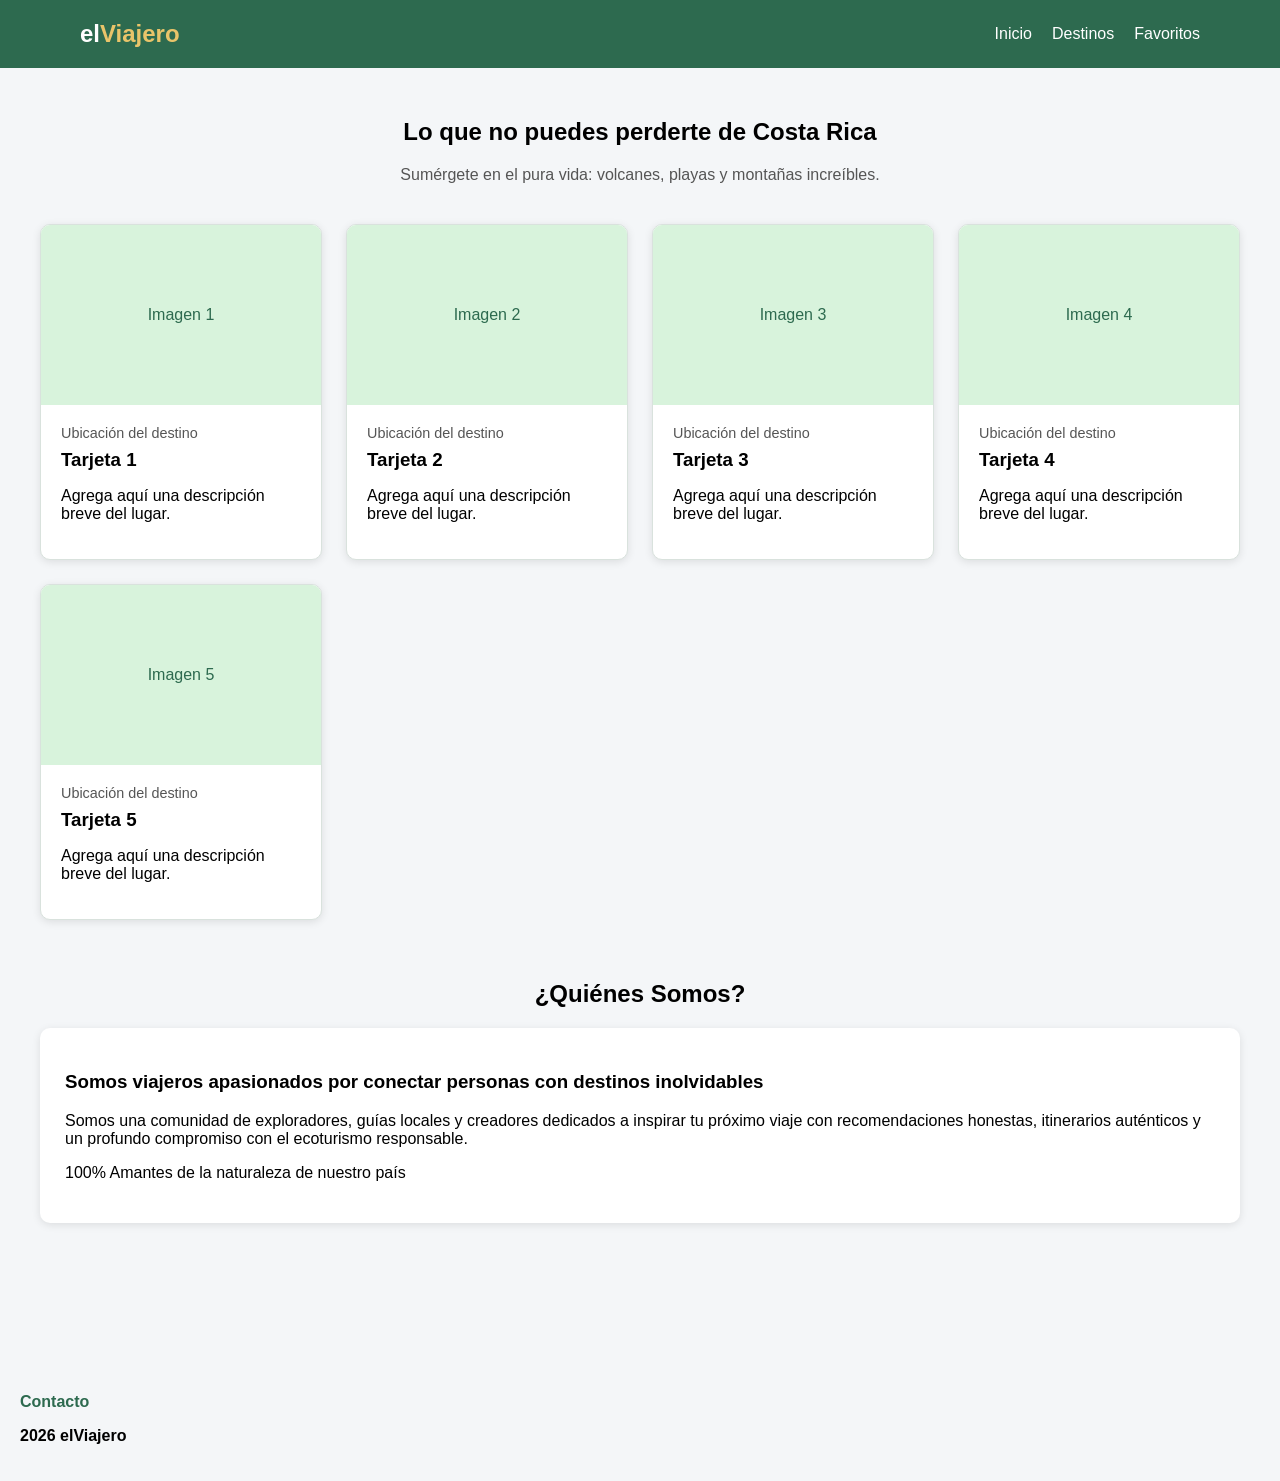
==== index.html @ 4edf677d "feat: agregar estructura de tarjetas y mejorar estilos de interfaz" ====
<!DOCTYPE html>
<html lang="es">

<head>
    <meta charset="utf-8" />
    <meta name="viewport" content="width=device-width, initial-scale=1.0" />
    <title>elViajero | Descubre Costa Rica</title>
    <link rel="stylesheet" href="css/styles.css">
</head>

<body>
    <div>
        <header data-purpose="site-header">
            <a class="site-logo" href="#" aria-label="elViajero, inicio">
                el<span>Viajero</span>
            </a>
            <nav aria-label="Navegación principal" data-purpose="header-navigation">
                <a href="inicio">Inicio</a>
                <a href="destinos">Destinos</a>
                <a href="favoritos">Favoritos</a>
            </nav>
        </header>

        <main>
            <section aria-labelledby="section-title" data-purpose="costa-rica-features" id="destinos">
                <div class="section-heading">
                    <h2 id="section-title">Lo que no puedes perderte de Costa Rica</h2>
                    <p>
                        Sumérgete en el pura vida: volcanes, playas y montañas increíbles.
                    </p>
                </div>
                <div class="tarjetaAll">
                    <article class="tarjeta1">
                        <div class="destination-card__image destination-card__image--1" aria-label="Espacio para la imagen 1">
                            Imagen 1
                        </div>
                        <div class="destination-card__content">
                            <p class="destination-card__location">Ubicación del destino</p>
                            <h3>Tarjeta 1</h3>
                            <p>Agrega aquí una descripción breve del lugar.</p>
                        </div>
                    </article>
                    <article class="tarjeta2">
                        <div class="destination-card__image destination-card__image--2" aria-label="Espacio para la imagen 2">
                            Imagen 2
                        </div>
                        <div class="destination-card__content">
                            <p class="destination-card__location">Ubicación del destino</p>
                            <h3>Tarjeta 2</h3>
                            <p>Agrega aquí una descripción breve del lugar.</p>
                        </div>
                    </article>
                    <article class="tarjeta3">
                        <div class="destination-card__image destination-card__image--3" aria-label="Espacio para la imagen 3">
                            Imagen 3
                        </div>
                        <div class="destination-card__content">
                            <p class="destination-card__location">Ubicación del destino</p>
                            <h3>Tarjeta 3</h3>
                            <p>Agrega aquí una descripción breve del lugar.</p>
                        </div>
                    </article>
                    <article class="tarjeta4">
                        <div class="destination-card__image destination-card__image--4" aria-label="Espacio para la imagen 4">
                            Imagen 4
                        </div>
                        <div class="destination-card__content">
                            <p class="destination-card__location">Ubicación del destino</p>
                            <h3>Tarjeta 4</h3>
                            <p>Agrega aquí una descripción breve del lugar.</p>
                        </div>
                    </article>
                    <article class="tarjeta5">
                        <div class="destination-card__image destination-card__image--5" aria-label="Espacio para la imagen 5">
                            Imagen 5
                        </div>
                        <div class="destination-card__content">
                            <p class="destination-card__location">Ubicación del destino</p>
                            <h3>Tarjeta 5</h3>
                            <p>Agrega aquí una descripción breve del lugar.</p>
                        </div>
                    </article>
                </div>

            </section>

            <section aria-labelledby="about-title" data-purpose="about-us-section" id="quienes-somos">
                <div class="about-heading">
                    <h2 id="about-title">¿Quiénes Somos?</h2>
                    <div aria-hidden="true"></div>
                </div>
                <div class="about-card" data-purpose="about-card">
                    <div>
                        <h3>Somos viajeros apasionados por conectar personas con destinos inolvidables</h3>
                        <p>
                            Somos una comunidad de exploradores, guías locales y creadores dedicados a inspirar tu
                            próximo viaje con recomendaciones honestas, itinerarios auténticos y un profundo compromiso
                            con el ecoturismo responsable.
                        </p>
                        <div class="about-highlight">
                            <p>100% Amantes de  la naturaleza de nuestro país</p>
                        </div>
                    </div>
                </div>
            </section>
        </main>

        <footer data-purpose="site-footer">
            <div>
                <a href="#">Contacto</a>
            </div>
            <p><strong>2026 elViajero</strong></p>
        </footer>
    </div>
</body>
</html>
---- css/styles.css ----
body {
    font-family: Arial, sans-serif;
    background-color:#f4f6f8;
    margin: 0;

    min-height: 100vh;
}

body > div {
    min-height: 100vh;
    display: flex;
    flex-direction: column;
}

header {
    background-color:#2D6A4F;
    color:azure;

    display:flex;
    justify-content: space-between;
    align-items:center;

    padding: 20px 80px;
}

main {
    max-width: 1200px;
    margin: 30px auto;
    padding: 0 20px;

    flex: 1;
}

div > h2 {
    text-align: center;
}

footer {
    padding: 20px;
    padding-top: 80px;
    text-align: left;
}

footer a {
    color: #2D6A4F;
    text-decoration: none;
    font-weight: bold;
}

.site-logo {
    color: #FFFFFF;
    text-decoration: none;
    font-size: 1.5rem;
    font-weight: bold;
}

.site-logo span {
    color: #E9C46A;
}


nav {
    display: flex;
    gap:20px;
}

nav a {
    color: #FFFFFF;
    text-decoration: none;
}

nav a:hover {
    color: #E9C46A;
}


.about-card {
    background:#FFFFFF;
    padding:25px;
    border-radius: 10px;
    box-shadow: 0 2px 8px rgba(0,0,0,.1);
}

.about-card {
    transition: background-color 0.3s ease;
}

.about-card:hover {
    background-color: #D8F3DC;
}

.section-heading {
    text-align: center;
    margin-bottom: 40px; 
}

.section-heading p {
    color: #555;
}

/*tarjetas*/
.tarjetaAll {
    display: grid;
    grid-template-columns: repeat(auto-fit, minmax(240px, 1fr));
    gap: 24px;
}

.tarjetaAll > article {
    overflow: hidden;
    background: #FFFFFF;
    border: 1px solid #d9e2dd;
    border-radius: 10px;
    box-shadow: 0 2px 8px rgba(0, 0, 0, .1);
}

.destination-card__image {
    min-height: 180px;
    display: flex;
    align-items: center;
    justify-content: center;
    background: #D8F3DC;
    color: #2D6A4F;
}

.destination-card__content {
    padding: 20px;
}

.destination-card__content h3 {
    margin: 8px 0;
}

.destination-card__location {
    margin: 0;
    color: #555;
    font-size: .9rem;
}

section {
    margin-bottom: 60px;
}

.tarjetAll > article {
    transition: transform 0.3s ease;
}

.tarjetAll > article:hover {
    transform: scale(1.05);
}

@media (max-width: 600px) {
    header {
        padding: 20px;
    }
}
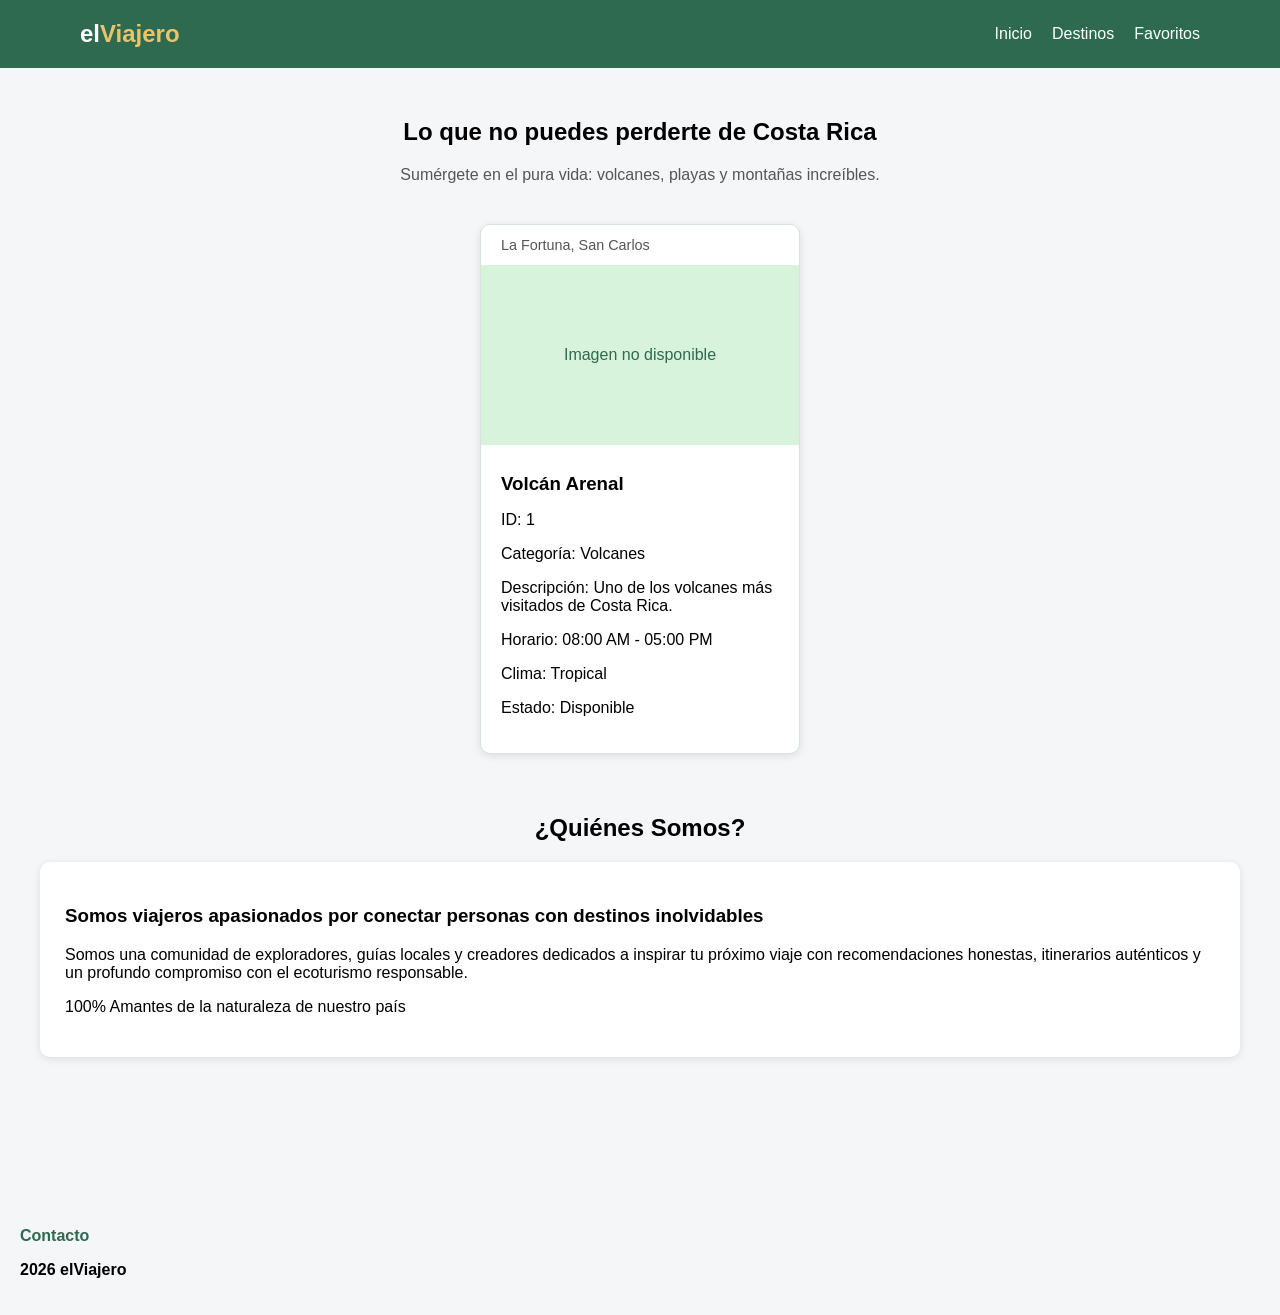
==== commit 385a5880: "feat:  agregar archivos JSON e implementar carga de datos" ====
--- a/index.html
+++ b/index.html
@@ -6,6 +6,7 @@
     <meta name="viewport" content="width=device-width, initial-scale=1.0" />
     <title>elViajero | Descubre Costa Rica</title>
     <link rel="stylesheet" href="css/styles.css">
+    <script src="js/script.js" defer></script>
 </head>
 
 <body>
@@ -29,57 +30,8 @@
                         Sumérgete en el pura vida: volcanes, playas y montañas increíbles.
                     </p>
                 </div>
-                <div class="tarjetaAll">
-                    <article class="tarjeta1">
-                        <div class="destination-card__image destination-card__image--1" aria-label="Espacio para la imagen 1">
-                            Imagen 1
-                        </div>
-                        <div class="destination-card__content">
-                            <p class="destination-card__location">Ubicación del destino</p>
-                            <h3>Tarjeta 1</h3>
-                            <p>Agrega aquí una descripción breve del lugar.</p>
-                        </div>
-                    </article>
-                    <article class="tarjeta2">
-                        <div class="destination-card__image destination-card__image--2" aria-label="Espacio para la imagen 2">
-                            Imagen 2
-                        </div>
-                        <div class="destination-card__content">
-                            <p class="destination-card__location">Ubicación del destino</p>
-                            <h3>Tarjeta 2</h3>
-                            <p>Agrega aquí una descripción breve del lugar.</p>
-                        </div>
-                    </article>
-                    <article class="tarjeta3">
-                        <div class="destination-card__image destination-card__image--3" aria-label="Espacio para la imagen 3">
-                            Imagen 3
-                        </div>
-                        <div class="destination-card__content">
-                            <p class="destination-card__location">Ubicación del destino</p>
-                            <h3>Tarjeta 3</h3>
-                            <p>Agrega aquí una descripción breve del lugar.</p>
-                        </div>
-                    </article>
-                    <article class="tarjeta4">
-                        <div class="destination-card__image destination-card__image--4" aria-label="Espacio para la imagen 4">
-                            Imagen 4
-                        </div>
-                        <div class="destination-card__content">
-                            <p class="destination-card__location">Ubicación del destino</p>
-                            <h3>Tarjeta 4</h3>
-                            <p>Agrega aquí una descripción breve del lugar.</p>
-                        </div>
-                    </article>
-                    <article class="tarjeta5">
-                        <div class="destination-card__image destination-card__image--5" aria-label="Espacio para la imagen 5">
-                            Imagen 5
-                        </div>
-                        <div class="destination-card__content">
-                            <p class="destination-card__location">Ubicación del destino</p>
-                            <h3>Tarjeta 5</h3>
-                            <p>Agrega aquí una descripción breve del lugar.</p>
-                        </div>
-                    </article>
+                <div class="tarjetaAll" aria-live="polite" aria-busy="true">
+                    <p>Cargando destinos...</p>
                 </div>
 
             </section>
--- a/css/styles.css
+++ b/css/styles.css
@@ -101,7 +101,8 @@
 /*tarjetas*/
 .tarjetaAll {
     display: grid;
-    grid-template-columns: repeat(auto-fit, minmax(240px, 1fr));
+    grid-template-columns: repeat(auto-fit, minmax(240px, 320px));
+    justify-content: center;
     gap: 24px;
 }
 
@@ -132,6 +133,7 @@
 
 .destination-card__location {
     margin: 0;
+    padding: 12px 20px;
     color: #555;
     font-size: .9rem;
 }
@@ -140,16 +142,23 @@
     margin-bottom: 60px;
 }
 
-.tarjetAll > article {
+.tarjetaAll > article {
     transition: transform 0.3s ease;
 }
 
-.tarjetAll > article:hover {
+.tarjetaAll > article:hover {
     transform: scale(1.05);
+}
+
+.destination-card__image img {
+    width: 100%;
+    height: 180px;
+    object-fit: cover;
 }
 
 @media (max-width: 600px) {
     header {
         padding: 20px;
     }
-}+}
+
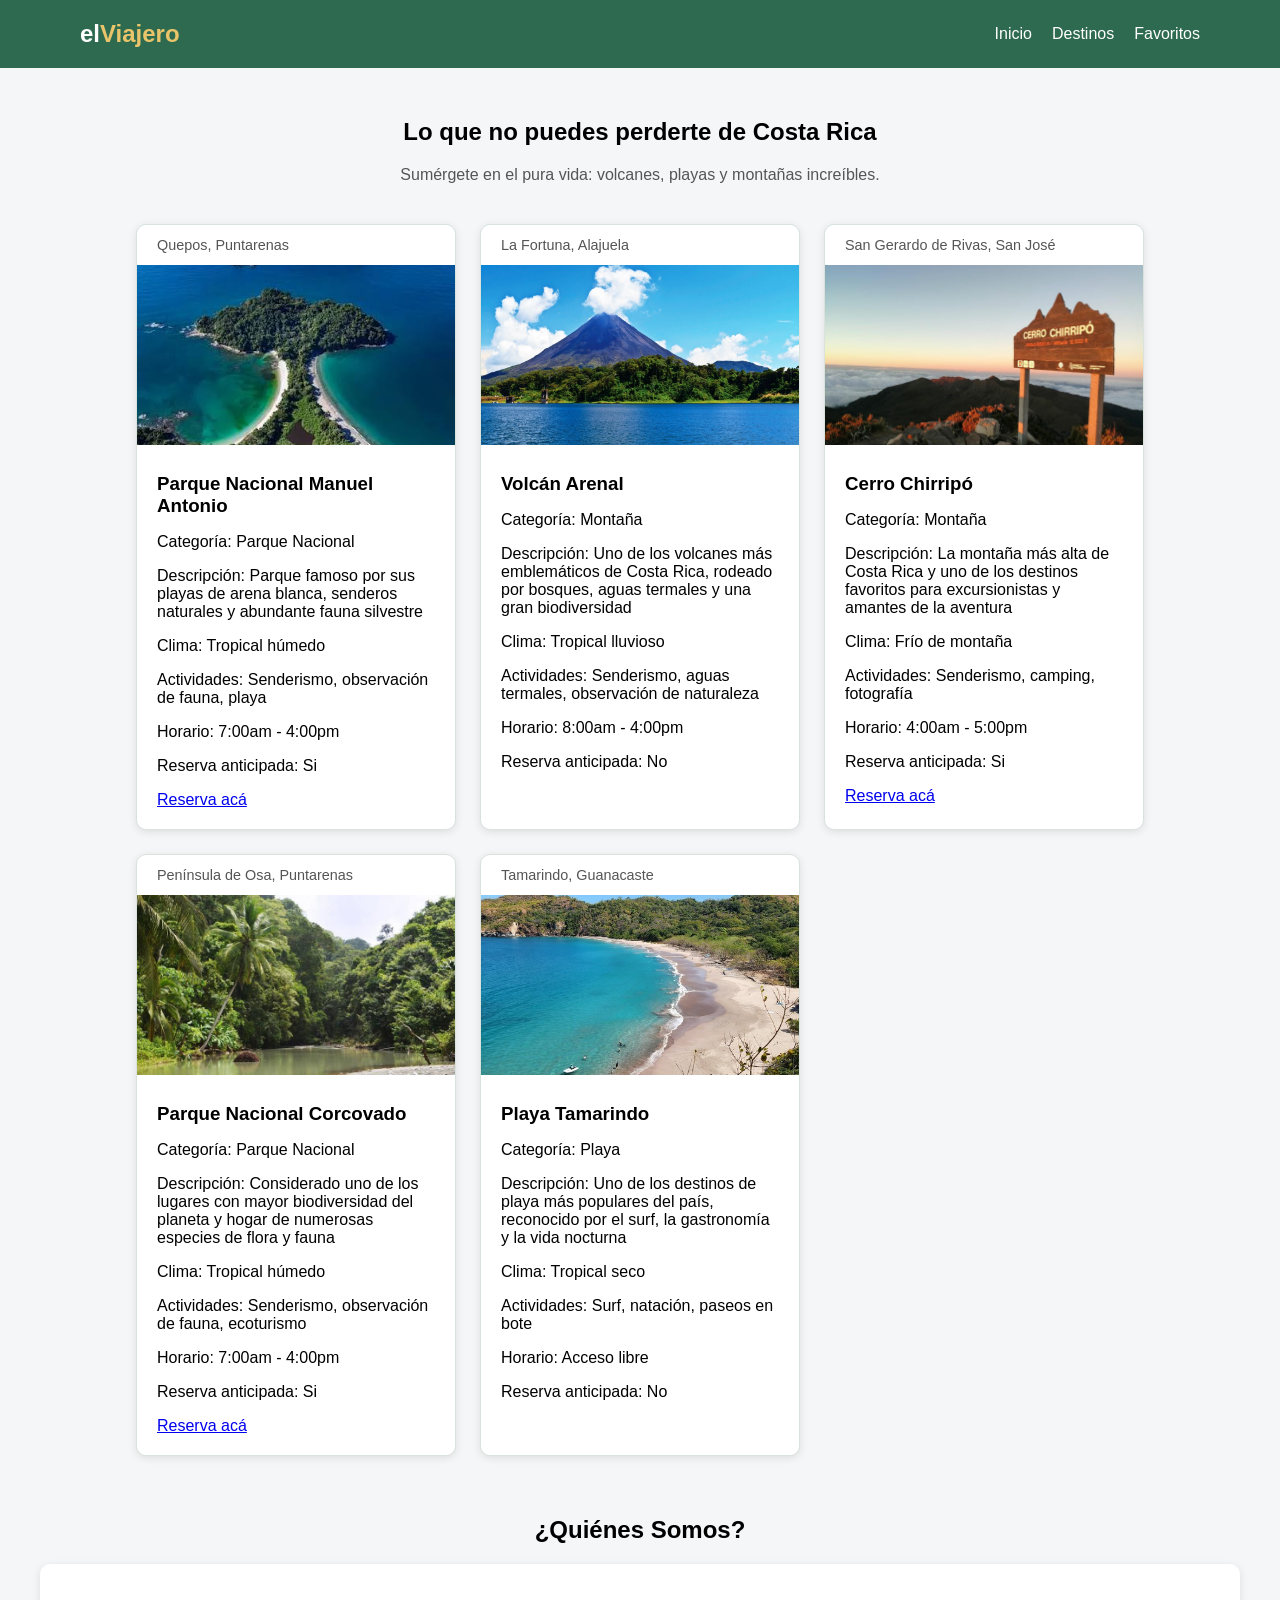
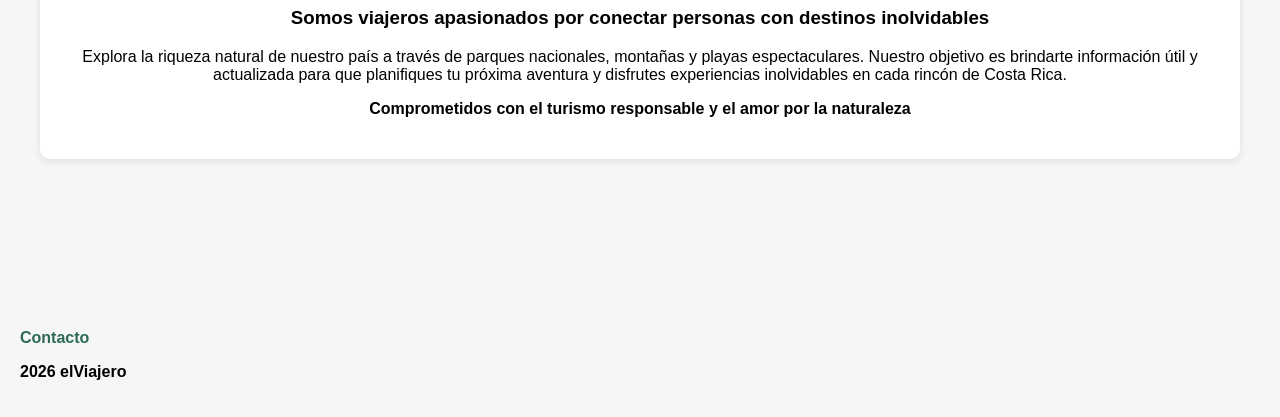
==== commit cace1c6f: "feat: agregar datos del archivo JSON y actualizar estilo" ====
--- a/index.html
+++ b/index.html
@@ -45,12 +45,12 @@
                     <div>
                         <h3>Somos viajeros apasionados por conectar personas con destinos inolvidables</h3>
                         <p>
-                            Somos una comunidad de exploradores, guías locales y creadores dedicados a inspirar tu
-                            próximo viaje con recomendaciones honestas, itinerarios auténticos y un profundo compromiso
-                            con el ecoturismo responsable.
+                            Explora la riqueza natural de nuestro país a través de parques nacionales, montañas y playas espectaculares. 
+                            Nuestro objetivo es brindarte información útil y actualizada para que planifiques tu próxima aventura y disfrutes 
+                            experiencias inolvidables en cada rincón de Costa Rica.
                         </p>
                         <div class="about-highlight">
-                            <p>100% Amantes de  la naturaleza de nuestro país</p>
+                            <p><strong>Comprometidos con el turismo responsable y el amor por la naturaleza</strong></p>
                         </div>
                     </div>
                 </div>
--- a/css/styles.css
+++ b/css/styles.css
@@ -79,9 +79,7 @@
     padding:25px;
     border-radius: 10px;
     box-shadow: 0 2px 8px rgba(0,0,0,.1);
-}
-
-.about-card {
+    text-align: center;
     transition: background-color 0.3s ease;
 }
 
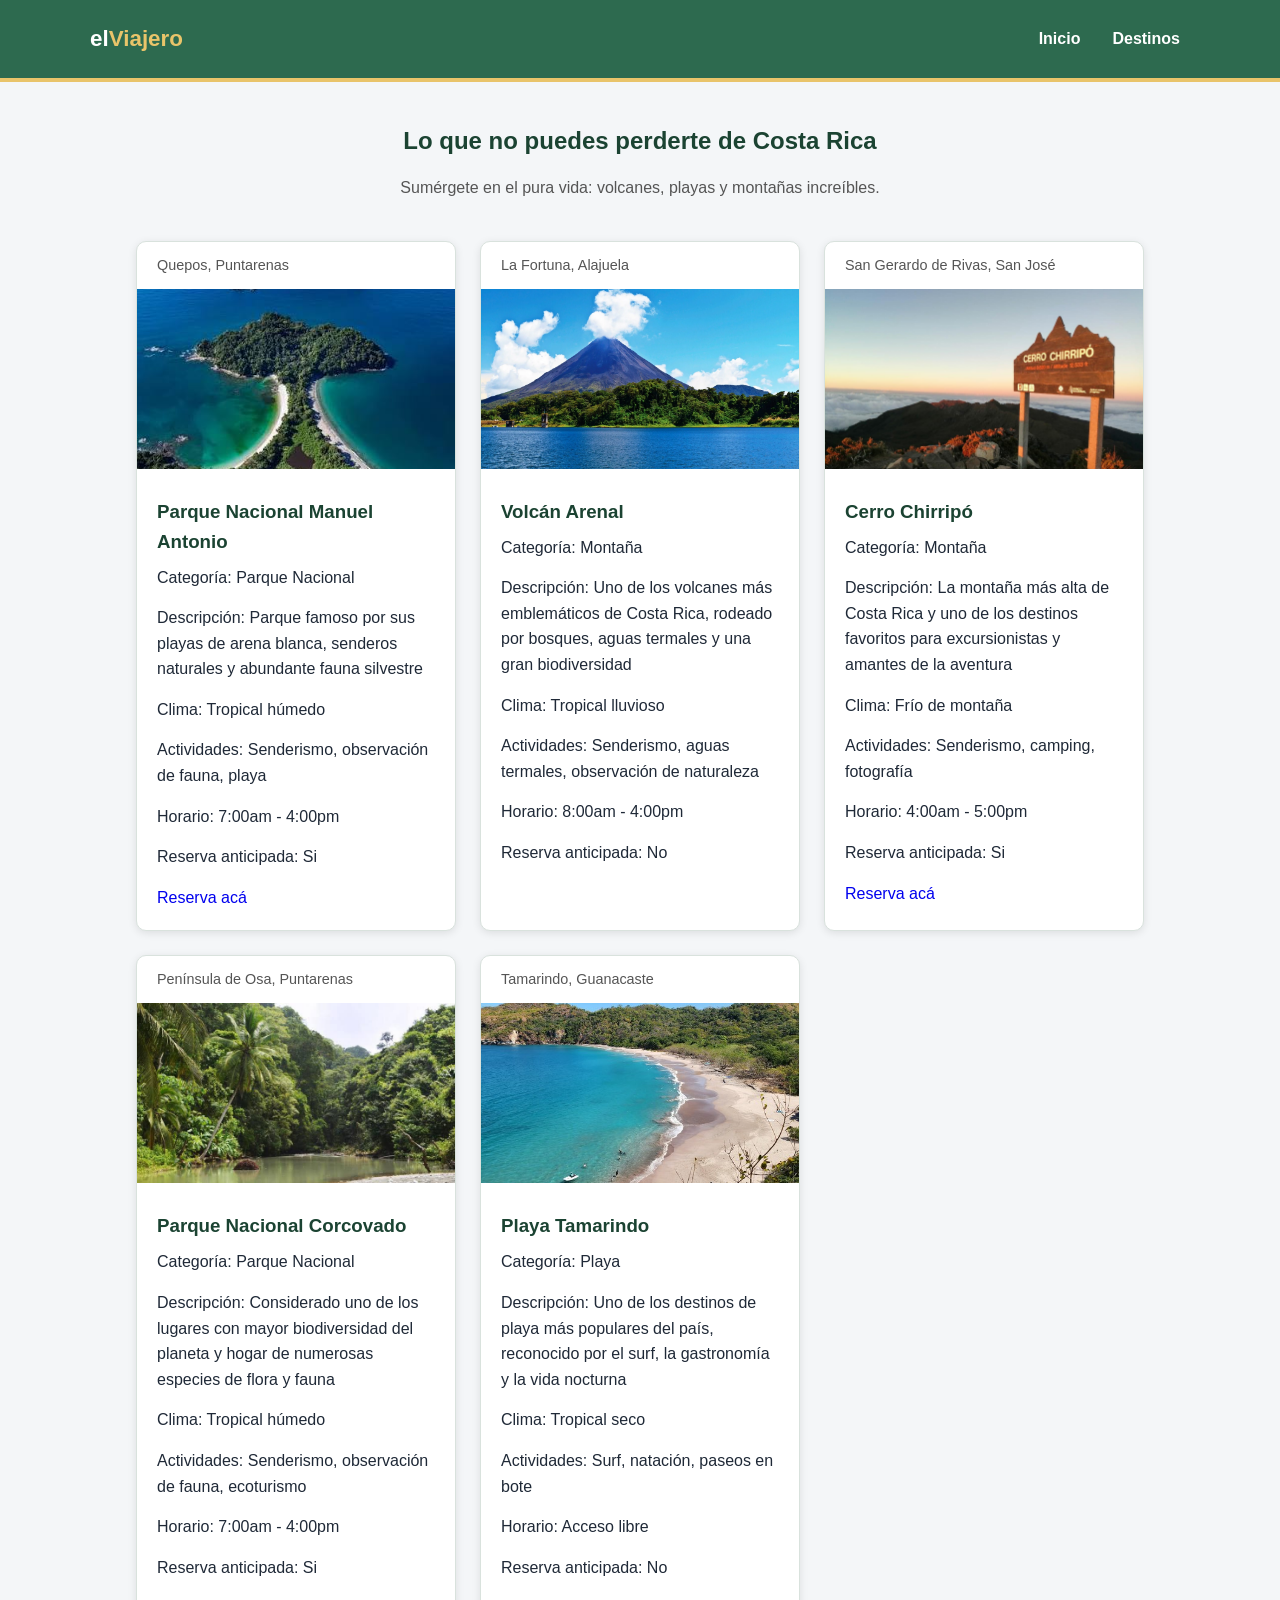
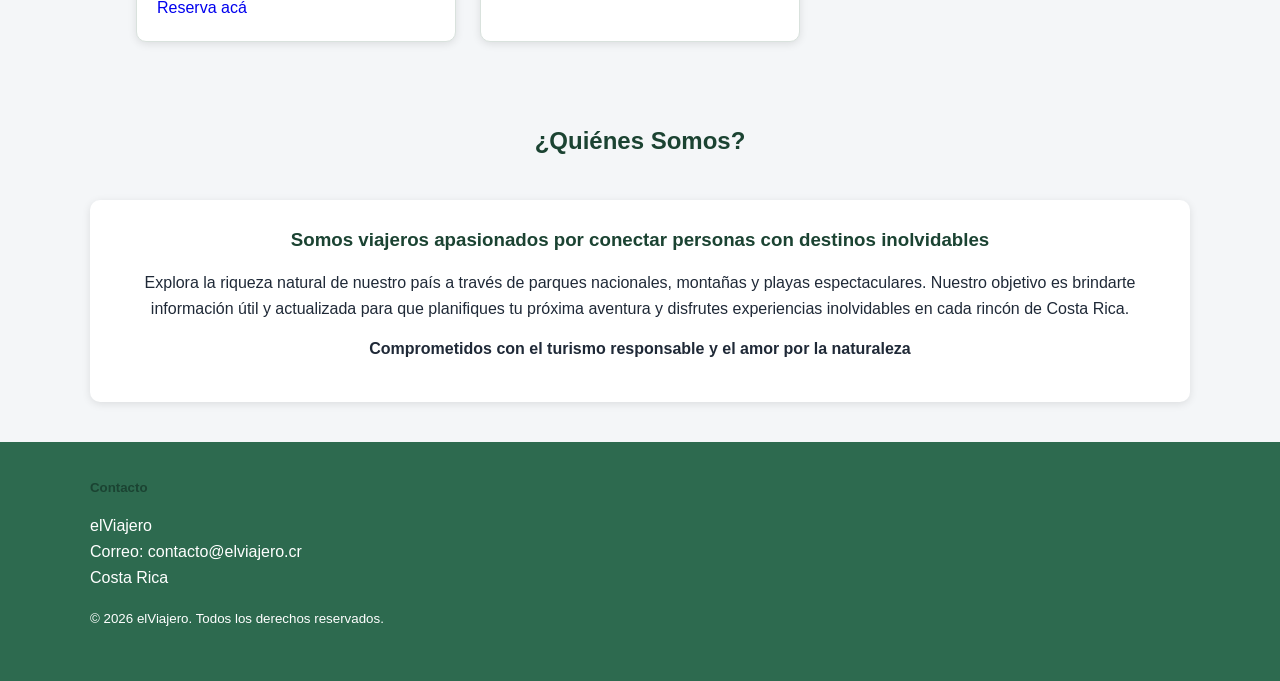
==== commit 42fd5195: "refactor: reorganizar estructura de proyecto" ====
--- a/index.html
+++ b/index.html
@@ -2,67 +2,90 @@
 <html lang="es">
 
 <head>
-    <meta charset="utf-8" />
-    <meta name="viewport" content="width=device-width, initial-scale=1.0" />
-    <title>elViajero | Descubre Costa Rica</title>
-    <link rel="stylesheet" href="css/styles.css">
-    <script src="js/script.js" defer></script>
+    <meta charset="UTF-8">
+    <meta name="viewport" content="width=device-width, initial-scale=1.0">
+    <meta name="description" 
+    content="elViajero es una plataforma web para descubrir destinos y experiencias de viaje en Costa Rica.">
+
+    <meta name="keywords" content="viajes, Costa Rica, destinos, parques nacionales, playas, montañas, turismo">
+    <meta name="author" content="elViajero">
+    <link rel="stylesheet" href="css/style.css">
+    <title>elViajero | Inicio</title>
 </head>
 
 <body>
-    <div>
-        <header data-purpose="site-header">
-            <a class="site-logo" href="#" aria-label="elViajero, inicio">
-                el<span>Viajero</span>
-            </a>
-            <nav aria-label="Navegación principal" data-purpose="header-navigation">
-                <a href="inicio">Inicio</a>
-                <a href="destinos">Destinos</a>
-                <a href="favoritos">Favoritos</a>
+    <!-- Encabezado del sitio -->
+    <header class="site-header">
+        <div class="container header-content">
+            <p class="logo"><strong>el<span>Viajero</span></strong></p>
+
+            <nav class="main-nav" aria-label="Navegación principal">
+                <ul>
+                    <li><a href="index.html">Inicio</a></li>
+                    <li><a href="destinos">Destinos</a></li>
+                </ul>
             </nav>
-        </header>
+        </div>
+    </header>
 
-        <main>
-            <section aria-labelledby="section-title" data-purpose="costa-rica-features" id="destinos">
+    <!-- Contenido principal -->
+    <main>
+        <!-- Sección de destinos cargados desde JSON -->
+        <section id="destinos" aria-labelledby="section-title">
+            <div class="container">
                 <div class="section-heading">
-                    <h2 id="section-title">Lo que no puedes perderte de Costa Rica</h2>
+                    <h1 id="section-title">Lo que no puedes perderte de Costa Rica</h1>
                     <p>
                         Sumérgete en el pura vida: volcanes, playas y montañas increíbles.
                     </p>
                 </div>
-                <div class="tarjetaAll" aria-live="polite" aria-busy="true">
+
+                <div class="events-grid" aria-live="polite" aria-busy="true">
                     <p>Cargando destinos...</p>
                 </div>
+            </div>
+        </section>
 
-            </section>
+        <!-- Información general de la plataforma -->
+        <section id="quienes-somos" aria-labelledby="about-title">
+            <div class="container">
+                <div class="section-heading">
+                    <h2 id="about-title">¿Quiénes Somos?</h2>
+                </div>
 
-            <section aria-labelledby="about-title" data-purpose="about-us-section" id="quienes-somos">
-                <div class="about-heading">
-                    <h2 id="about-title">¿Quiénes Somos?</h2>
-                    <div aria-hidden="true"></div>
+                <div class="about-card">
+                    <h3>Somos viajeros apasionados por conectar personas con destinos inolvidables</h3>
+                    <p>
+                        Explora la riqueza natural de nuestro país a través de parques nacionales, montañas
+                        y playas espectaculares. Nuestro objetivo es brindarte información útil y actualizada
+                        para que planifiques tu próxima aventura y disfrutes experiencias inolvidables en cada
+                        rincón de Costa Rica.
+                    </p>
+                    <p>
+                        <strong>Comprometidos con el turismo responsable y el amor por la naturaleza</strong>
+                    </p>
                 </div>
-                <div class="about-card" data-purpose="about-card">
-                    <div>
-                        <h3>Somos viajeros apasionados por conectar personas con destinos inolvidables</h3>
-                        <p>
-                            Explora la riqueza natural de nuestro país a través de parques nacionales, montañas y playas espectaculares. 
-                            Nuestro objetivo es brindarte información útil y actualizada para que planifiques tu próxima aventura y disfrutes 
-                            experiencias inolvidables en cada rincón de Costa Rica.
-                        </p>
-                        <div class="about-highlight">
-                            <p><strong>Comprometidos con el turismo responsable y el amor por la naturaleza</strong></p>
-                        </div>
-                    </div>
-                </div>
-            </section>
-        </main>
+            </div>
+        </section>
+    </main>
 
-        <footer data-purpose="site-footer">
-            <div>
-                <a href="#">Contacto</a>
-            </div>
-            <p><strong>2026 elViajero</strong></p>
-        </footer>
-    </div>
+    <!-- Pie de página -->
+    <footer id="contacto">
+        <div class="container">
+            <h5>Contacto</h5>
+            <address>
+                elViajero<br>
+                Correo: contacto@elviajero.cr<br>
+                Costa Rica
+            </address>
+            <p>
+                <small>&copy; 2026 elViajero. Todos los derechos reservados.</small>
+            </p>
+        </div>
+    </footer>
+
+    <!-- Script al final del body: la página ya está creada al 100% -->
+    <script src="js/script.js"></script>
 </body>
-</html>+
+</html>
--- a/css/style.css
+++ b/css/style.css
@@ -0,0 +1,322 @@
+/* =========================
+1. CSS BASE
+Reglas generales del sitio
+========================= */
+
+/* Elimina márgenes y espacios automáticos del navegador */
+* {
+    margin: 0;
+    padding: 0;
+
+    /* Hace que padding y border no aumenten el tamaño real */
+    box-sizing: border-box;
+}
+
+/* Configuración general del documento */
+html {
+
+    /* Tamaño base para usar rem */
+    font-size: 16px;
+
+    /* Hace suave el desplazamiento entre anclas */
+    scroll-behavior: smooth;
+}
+
+/* Estilo general del sitio */
+body {
+    font-family: Arial, Helvetica, sans-serif;
+    background-color: #f4f6f8;
+    color: #1f2937;
+
+    /* Mejora separación entre líneas */
+    line-height: 1.6;
+
+    /* Permite que el footer quede al final en páginas cortas */
+    min-height: 100vh;
+    display: flex;
+    flex-direction: column;
+}
+
+/* Hace multimedia adaptable al ancho del contenedor */
+img,
+video,
+iframe {
+    max-width: 100%;
+}
+
+/* Evita deformación y espacios extra debajo de imágenes */
+img {
+    height: auto;
+    display: block;
+}
+
+/* Quita subrayado predeterminado */
+a {
+    text-decoration: none;
+}
+
+/* =========================
+UTILIDADES GENERALES
+========================= */
+
+/* Contenedor reutilizable para centrar contenido */
+.container {
+    width: 90%;
+
+    /* Limita el ancho máximo en pantallas grandes */
+    max-width: 1100px;
+
+    /* Centra horizontalmente */
+    margin: 0 auto;
+}
+
+/* Espaciado vertical general */
+section {
+    padding: 40px 0;
+}
+
+/* Estilo base para títulos */
+h1,
+h2,
+h3,
+h4,
+h5,
+h6 {
+    color: #1b4332;
+    margin-bottom: 15px;
+}
+
+/* Separación entre párrafos */
+p {
+    margin-bottom: 15px;
+}
+
+/* =========================
+HEADER
+========================= */
+
+.site-header {
+    background-color: #2d6a4f;
+    color: white;
+    padding: 18px 0;
+    border-bottom: 4px solid #e9c46a;
+}
+
+/*
+flex:
+organiza el logo y el menú en horizontal
+*/
+.header-content {
+    display: flex;
+    align-items: center;
+    justify-content: space-between;
+    gap: 20px;
+}
+
+.logo {
+    font-size: 1.4rem;
+    margin-bottom: 0;
+
+    /* Evita que el logo se divida en dos líneas */
+    white-space: nowrap;
+}
+
+.logo span {
+    color: #e9c46a;
+}
+
+/* =========================
+NAVEGACIÓN
+========================= */
+
+/* Quita viñetas del menú */
+.main-nav ul {
+    list-style: none;
+    display: flex;
+    align-items: center;
+    gap: 12px;
+}
+
+.main-nav a {
+    color: white;
+    font-weight: bold;
+    padding: 8px 10px;
+    border-radius: 6px;
+
+    /* Permite tratar el enlace como bloque pequeño */
+    display: inline-block;
+}
+
+/* Cambio visual al pasar mouse */
+.main-nav a:hover {
+    background-color: #e9c46a;
+    color: #2d6a4f;
+}
+
+/* =========================
+CONTENIDO PRINCIPAL
+========================= */
+
+/* El contenido crece para empujar el footer hacia abajo */
+main {
+    flex: 1;
+}
+
+.section-heading {
+    text-align: center;
+    margin-bottom: 40px;
+}
+
+.section-heading p {
+    color: #555;
+}
+
+/* =========================
+SECCIÓN DESTINOS
+========================= */
+
+/*
+grid:
+organiza las tarjetas y las adapta al ancho disponible
+*/
+.events-grid {
+    display: grid;
+    grid-template-columns: repeat(auto-fit, minmax(240px, 320px));
+    justify-content: center;
+    gap: 24px;
+}
+
+.event-card {
+    background-color: white;
+    border: 1px solid #d9e2dd;
+    border-radius: 10px;
+
+    overflow: hidden;
+
+    box-shadow: 0 2px 8px rgba(0, 0, 0, 0.1);
+
+    /* Animación suave al pasar el mouse */
+    transition: transform 0.3s ease;
+}
+
+.event-card:hover {
+    transform: scale(1.05);
+}
+
+.event-card__image {
+    min-height: 180px;
+    display: flex;
+    align-items: center;
+    justify-content: center;
+    background-color: #d8f3dc;
+    color: #2d6a4f;
+}
+
+.event-card__image img {
+    width: 100%;
+    height: 180px;
+
+    /* Ajusta imagen sin deformarla */
+    object-fit: cover;
+}
+
+.event-card__location {
+    margin: 0;
+    padding: 12px 20px;
+    color: #555;
+    font-size: 0.9rem;
+}
+
+.event-card__content {
+    padding: 20px;
+}
+
+.event-card__content h3 {
+    margin: 8px 0;
+}
+
+/* =========================
+SECCIÓN QUIÉNES SOMOS
+========================= */
+
+.about-card {
+    background-color: white;
+    padding: 25px;
+    border-radius: 10px;
+    box-shadow: 0 2px 8px rgba(0, 0, 0, 0.1);
+    text-align: center;
+
+    /* Cambio suave de color al pasar el mouse */
+    transition: background-color 0.3s ease;
+}
+
+.about-card:hover {
+    background-color: #d8f3dc;
+}
+
+/* =========================
+FOOTER
+========================= */
+
+footer {
+    background-color: #2d6a4f;
+    color: white;
+    padding: 35px 0;
+}
+
+footer a {
+    color: #e9c46a;
+    font-weight: bold;
+}
+
+footer a:hover {
+    text-decoration: underline;
+}
+
+footer ul {
+    list-style: none;
+    margin-bottom: 15px;
+}
+
+footer address {
+    font-style: normal;
+    margin-bottom: 15px;
+}
+
+/* =========================
+RESPONSIVE
+========================= */
+
+/*
+Cambios para pantallas pequeñas
+*/
+@media (max-width: 768px) {
+
+    /*
+    Menú vertical
+    */
+    .header-content {
+        flex-direction: column;
+        gap: 10px;
+    }
+
+    .main-nav ul {
+        flex-wrap: wrap;
+        justify-content: center;
+    }
+}
+
+/* Ajustes para teléfonos angostos */
+@media (max-width: 420px) {
+    .logo {
+        font-size: 1.15rem;
+    }
+
+    .section-heading h1 {
+        font-size: 1.75rem;
+    }
+
+    .event-card__content {
+        padding: 18px;
+    }
+}
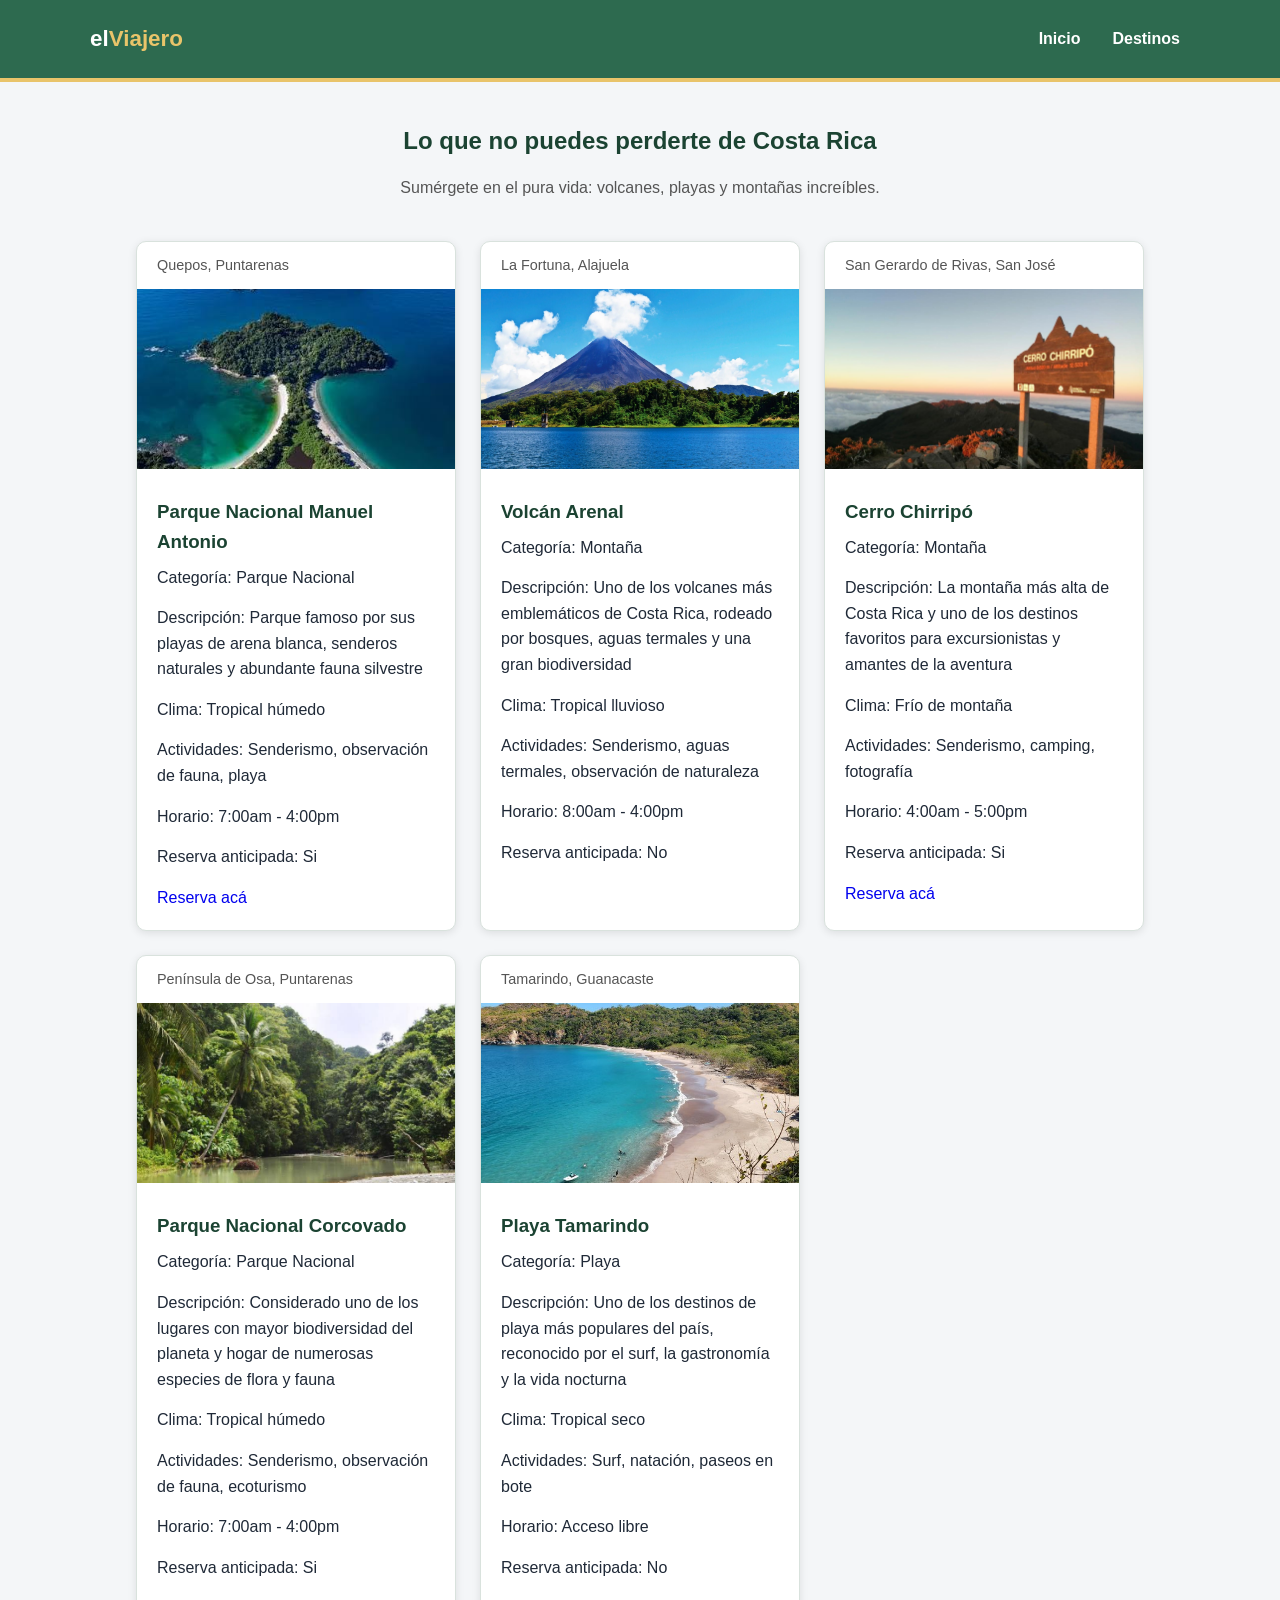
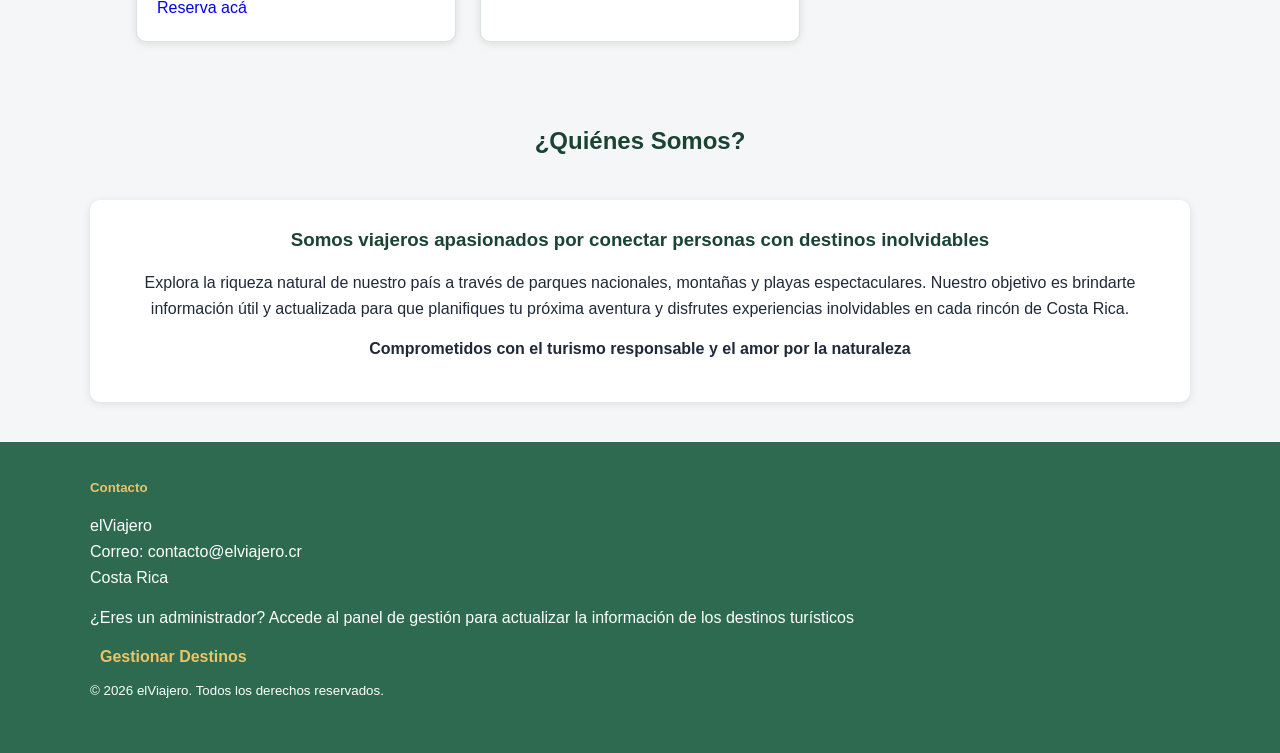
==== commit 3f0880bc: "feat: crear login y panel de admin" ====
--- a/index.html
+++ b/index.html
@@ -78,6 +78,14 @@
                 Correo: contacto@elviajero.cr<br>
                 Costa Rica
             </address>
+
+            <div class="admin-area">
+                <p>
+                    ¿Eres un administrador? Accede al panel de gestión
+                    para actualizar la información de los destinos turísticos
+                </p>
+                <a href="login.html" class="admin-link">Gestionar Destinos</a></a>
+            </div>
             <p>
                 <small>&copy; 2026 elViajero. Todos los derechos reservados.</small>
             </p>
--- a/css/style.css
+++ b/css/style.css
@@ -1,25 +1,10 @@
-/* =========================
-1. CSS BASE
-Reglas generales del sitio
-========================= */
-
-/* Elimina márgenes y espacios automáticos del navegador */
+﻿/* Elimina márgenes y espacios automáticos del navegador */
 * {
     margin: 0;
     padding: 0;
 
     /* Hace que padding y border no aumenten el tamaño real */
     box-sizing: border-box;
-}
-
-/* Configuración general del documento */
-html {
-
-    /* Tamaño base para usar rem */
-    font-size: 16px;
-
-    /* Hace suave el desplazamiento entre anclas */
-    scroll-behavior: smooth;
 }
 
 /* Estilo general del sitio */
@@ -37,12 +22,6 @@
     flex-direction: column;
 }
 
-/* Hace multimedia adaptable al ancho del contenedor */
-img,
-video,
-iframe {
-    max-width: 100%;
-}
 
 /* Evita deformación y espacios extra debajo de imágenes */
 img {
@@ -55,10 +34,6 @@
     text-decoration: none;
 }
 
-/* =========================
-UTILIDADES GENERALES
-========================= */
-
 /* Contenedor reutilizable para centrar contenido */
 .container {
     width: 90%;
@@ -75,12 +50,32 @@
     padding: 40px 0;
 }
 
-/* Estilo base para títulos */
-h1,
-h2,
-h3,
-h4,
-h5,
+/* Estilo base para títulos: cada uno se cambia por separado */
+h1 {
+    color: #1b4332;
+    margin-bottom: 15px;
+}
+
+h2 {
+    color: #1b4332;
+    margin-bottom: 15px;
+}
+
+h3 {
+    color: #1b4332;
+    margin-bottom: 15px;
+}
+
+h4 {
+    color: #1b4332;
+    margin-bottom: 15px;
+}
+
+h5 {
+    color: #1b4332;
+    margin-bottom: 15px;
+}
+
 h6 {
     color: #1b4332;
     margin-bottom: 15px;
@@ -92,7 +87,7 @@
 }
 
 /* =========================
-HEADER
+3. HEADER
 ========================= */
 
 .site-header {
@@ -126,7 +121,7 @@
 }
 
 /* =========================
-NAVEGACIÓN
+4. NAVEGACIÓN
 ========================= */
 
 /* Quita viñetas del menú */
@@ -154,7 +149,7 @@
 }
 
 /* =========================
-CONTENIDO PRINCIPAL
+5. CONTENIDO PRINCIPAL
 ========================= */
 
 /* El contenido crece para empujar el footer hacia abajo */
@@ -172,7 +167,7 @@
 }
 
 /* =========================
-SECCIÓN DESTINOS
+6. SECCIÓN DESTINOS
 ========================= */
 
 /*
@@ -236,7 +231,7 @@
 }
 
 /* =========================
-SECCIÓN QUIÉNES SOMOS
+7. SECCIÓN QUIÉNES SOMOS
 ========================= */
 
 .about-card {
@@ -255,7 +250,7 @@
 }
 
 /* =========================
-FOOTER
+8. FOOTER
 ========================= */
 
 footer {
@@ -273,6 +268,10 @@
     text-decoration: underline;
 }
 
+footer h5 {
+    color: #e9c46a;
+}
+
 footer ul {
     list-style: none;
     margin-bottom: 15px;
@@ -283,8 +282,85 @@
     margin-bottom: 15px;
 }
 
-/* =========================
-RESPONSIVE
+.admin-area p {
+    margin-bottom: 5px;
+}
+
+.admin-link {
+    display: inline-block;
+    margin-top: 0;
+    padding: 8px 10px;
+    border-radius: 6px;
+}
+
+/* Mismo efecto hover de los enlaces del menú */
+.admin-link:hover {
+    background-color: #e9c46a;
+    color: #2d6a4f;
+    text-decoration: none;
+}
+
+/* =========================
+9. PANEL DE ADMINISTRACIÓN
+========================= */
+
+/* Buscador y filtro de categoría centrados */
+.admin-controls {
+    display: flex;
+    justify-content: center;
+    align-items: center;
+    flex-wrap: wrap;
+    gap: 12px;
+    margin-bottom: 30px;
+}
+
+.admin-controls input,
+.admin-controls select {
+    padding: 10px 12px;
+    border: 1px solid #d9e2dd;
+    border-radius: 6px;
+    font-size: 1rem;
+    font-family: inherit;
+    background-color: white;
+    color: #1f2937;
+}
+
+.admin-controls input {
+    flex: 1;
+    min-width: 220px;
+    max-width: 400px;
+}
+
+.admin-controls input:focus,
+.admin-controls select:focus {
+    outline: 2px solid #2d6a4f;
+    border-color: #2d6a4f;
+}
+
+/* Botón editar de cada tarjeta */
+.btn-editar {
+    display: inline-block;
+    margin-top: 10px;
+    padding: 8px 16px;
+    background-color: #2d6a4f;
+    color: white;
+    font-weight: bold;
+    font-size: 0.95rem;
+    border: none;
+    border-radius: 6px;
+    cursor: pointer;
+
+    /* Cambio suave de color al pasar el mouse */
+    transition: background-color 0.3s ease;
+}
+
+.btn-editar:hover {
+    background-color: #e9c46a;
+    color: #2d6a4f;
+}
+
+/* =========================
+10. RESPONSIVE
 ========================= */
 
 /*
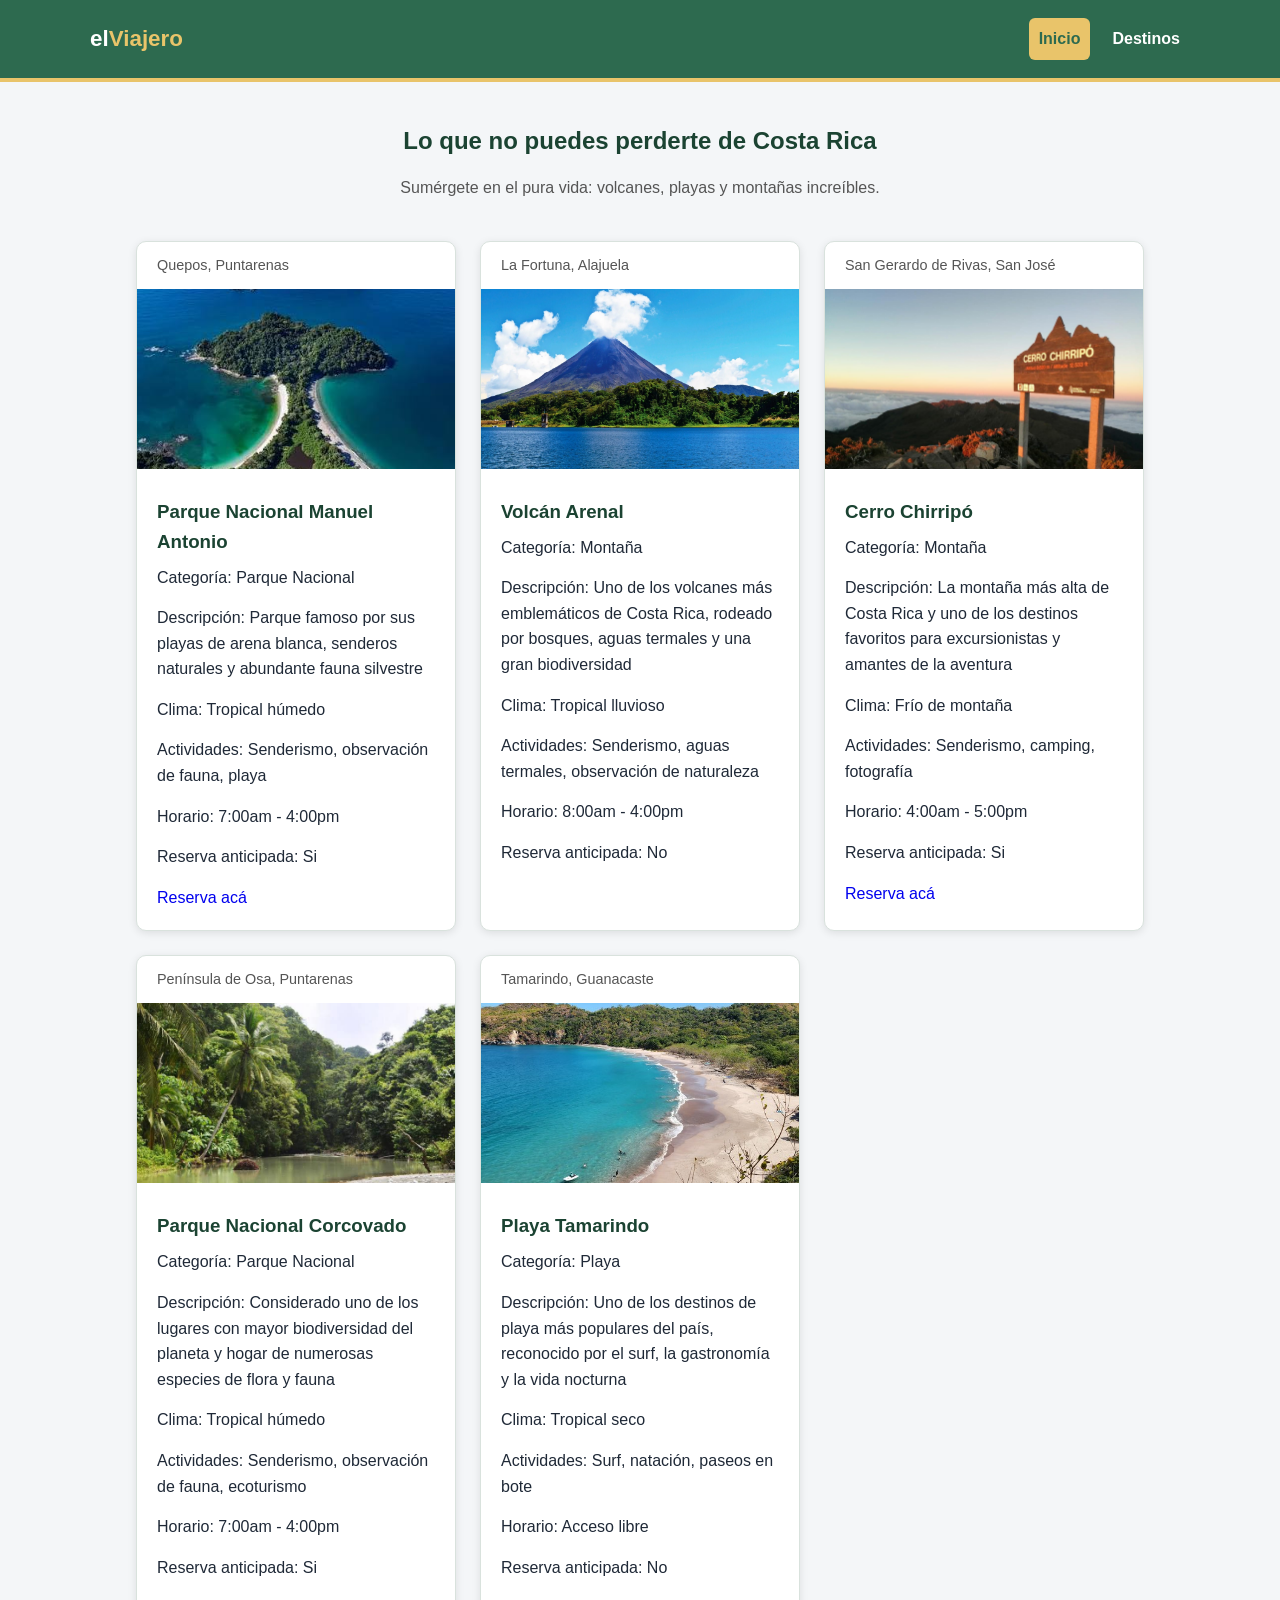
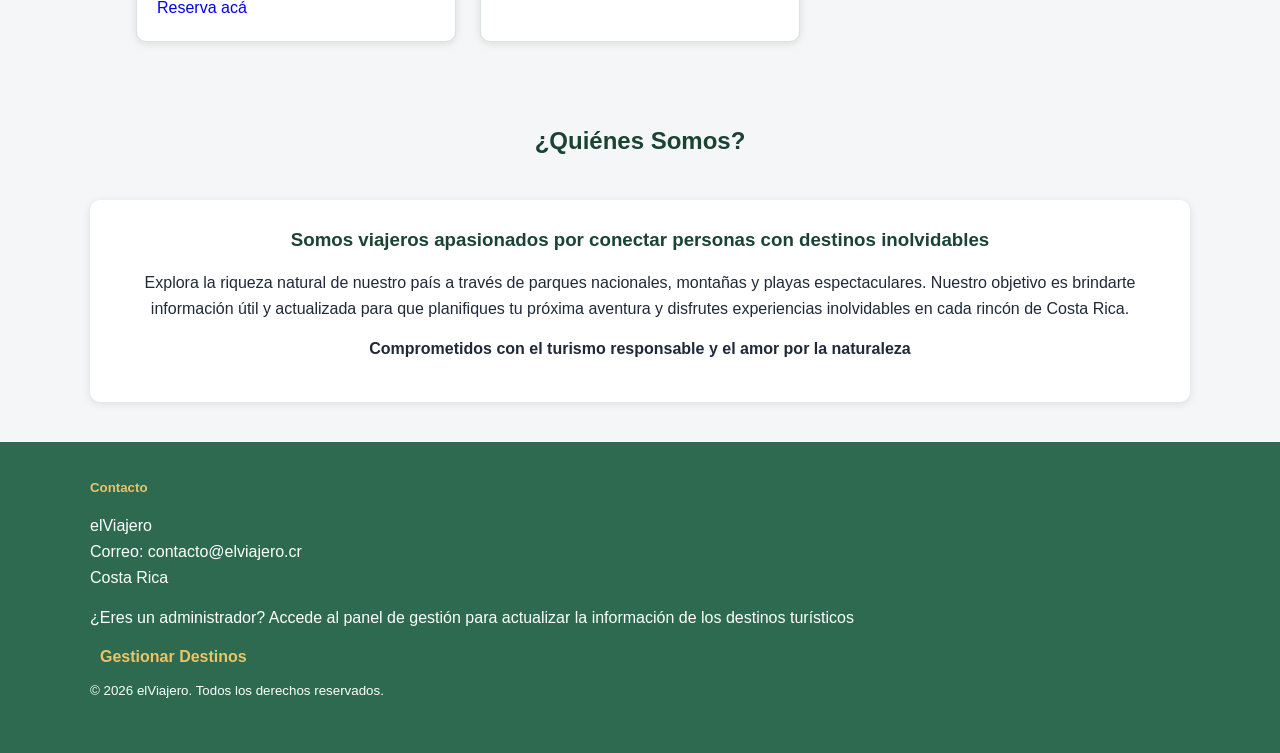
==== commit 1159bebd: "feat: aregación ventana 'Destinos'" ====
--- a/index.html
+++ b/index.html
@@ -21,8 +21,8 @@
 
             <nav class="main-nav" aria-label="Navegación principal">
                 <ul>
-                    <li><a href="index.html">Inicio</a></li>
-                    <li><a href="destinos">Destinos</a></li>
+                    <li><a href="index.html" aria-current="page">Inicio</a></li>
+                    <li><a href="destino.html">Destinos</a></li>
                 </ul>
             </nav>
         </div>
@@ -92,7 +92,7 @@
         </div>
     </footer>
 
-    <!-- Script al final del body: la página ya está creada al 100% -->
+    <!-- script al final del body -->
     <script src="js/script.js"></script>
 </body>
 
--- a/css/style.css
+++ b/css/style.css
@@ -144,6 +144,12 @@
 
 /* Cambio visual al pasar mouse */
 .main-nav a:hover {
+    background-color: #e9c46a;
+    color: #2d6a4f;
+}
+
+/* Indica cuál página está activa en el menú */
+.main-nav a[aria-current="page"] {
     background-color: #e9c46a;
     color: #2d6a4f;
 }
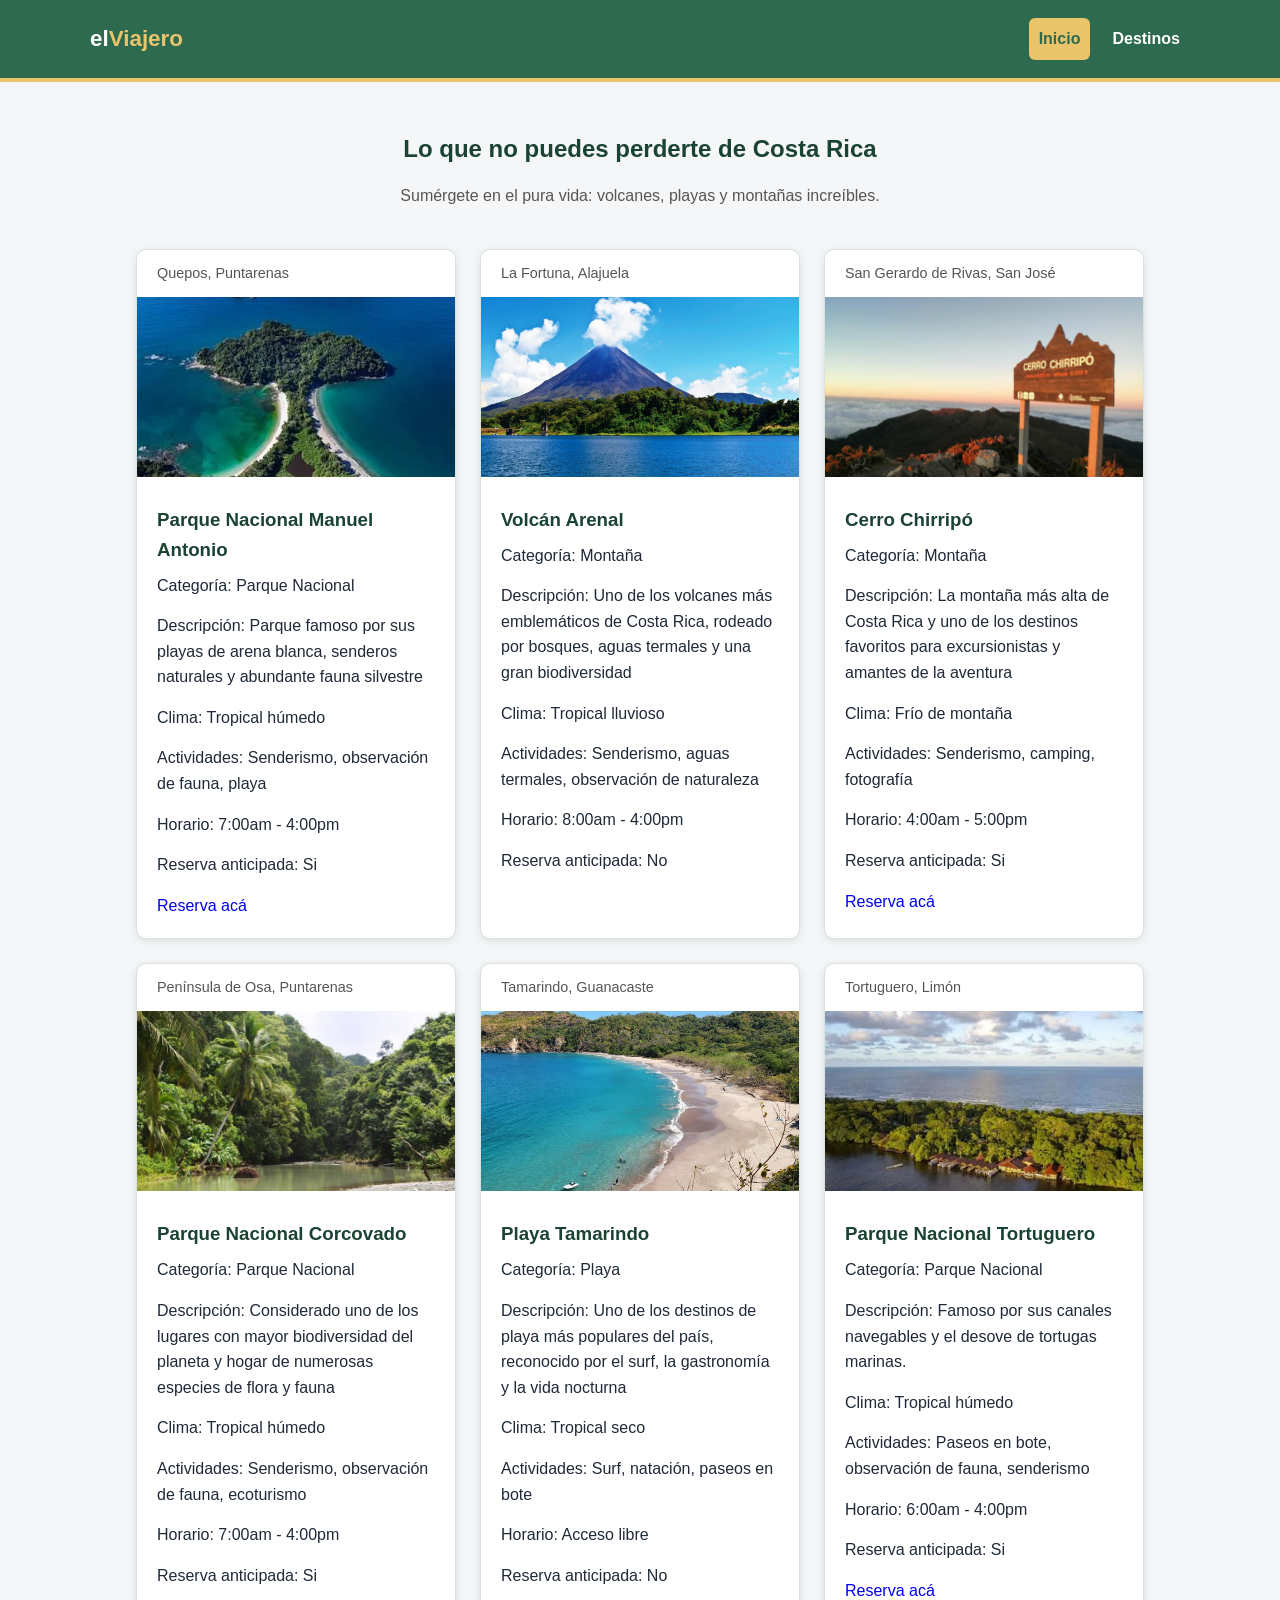
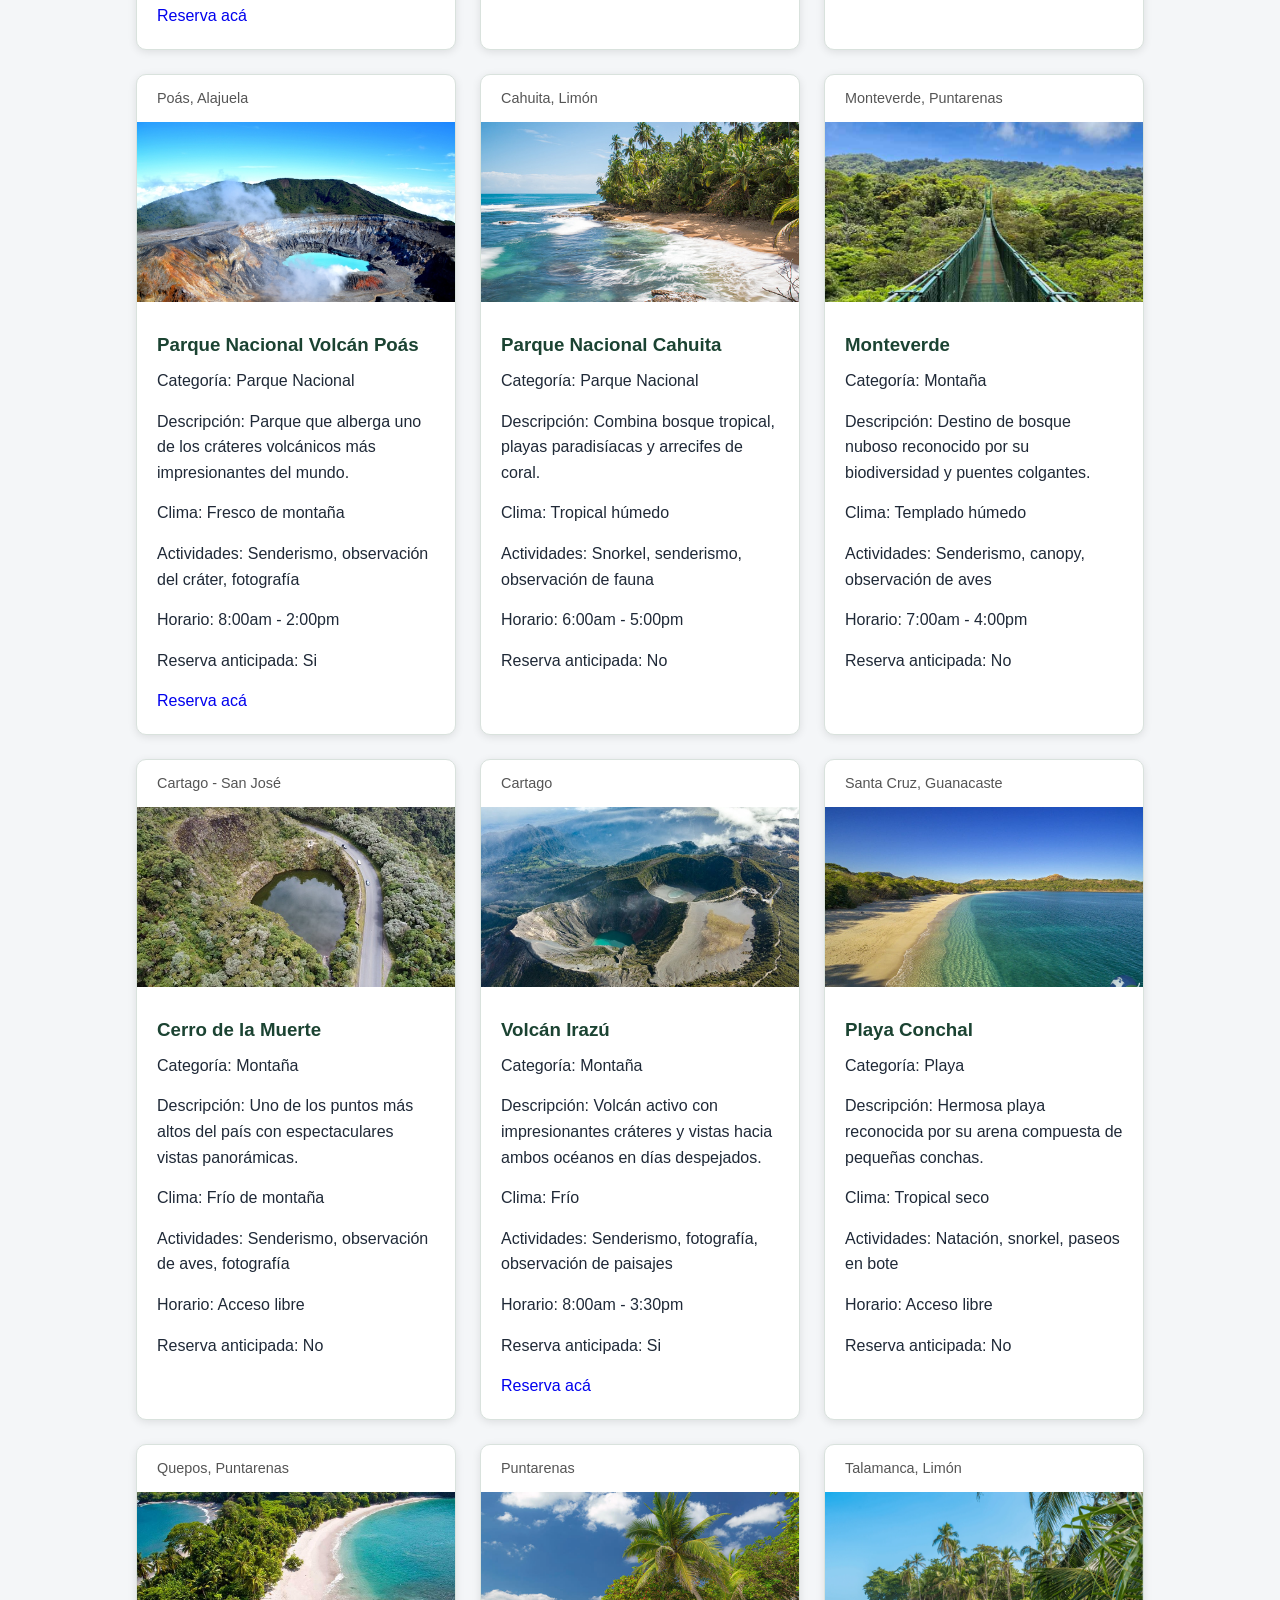
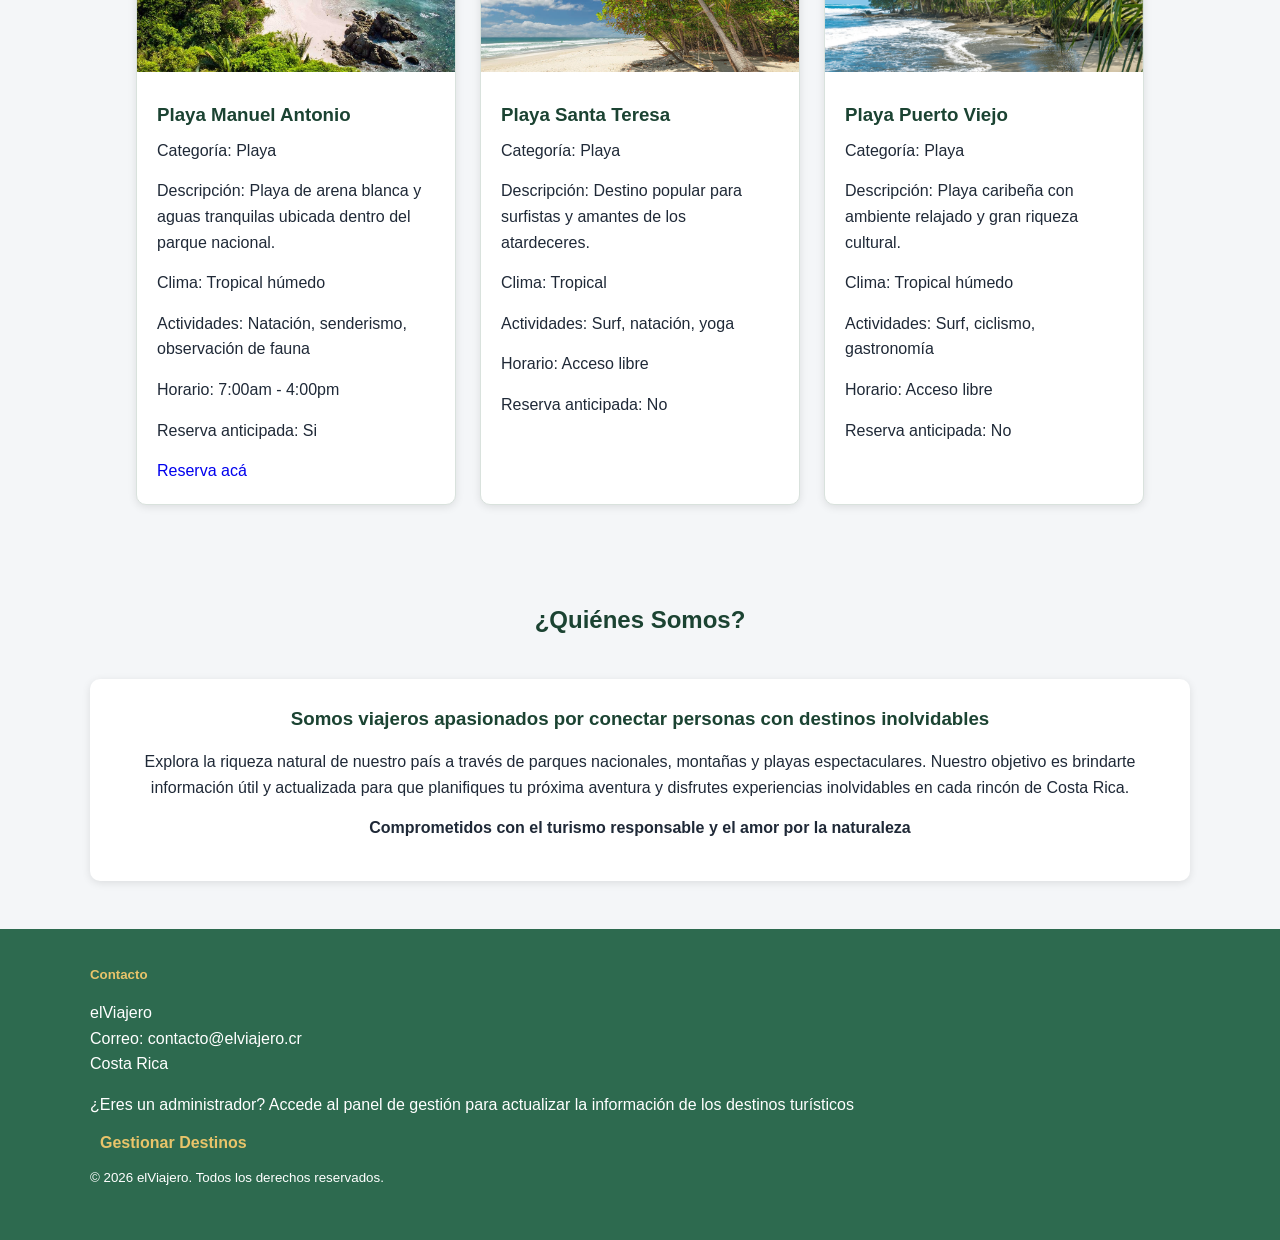
==== commit e667b5ab: "refactor: limpiar código y estructura" ====
--- a/index.html
+++ b/index.html
@@ -4,9 +4,8 @@
 <head>
     <meta charset="UTF-8">
     <meta name="viewport" content="width=device-width, initial-scale=1.0">
-    <meta name="description" 
-    content="elViajero es una plataforma web para descubrir destinos y experiencias de viaje en Costa Rica.">
-
+    <meta name="description"
+        content="elViajero es una plataforma web para descubrir destinos y experiencias de viaje en Costa Rica.">
     <meta name="keywords" content="viajes, Costa Rica, destinos, parques nacionales, playas, montañas, turismo">
     <meta name="author" content="elViajero">
     <link rel="stylesheet" href="css/style.css">
@@ -84,7 +83,7 @@
                     ¿Eres un administrador? Accede al panel de gestión
                     para actualizar la información de los destinos turísticos
                 </p>
-                <a href="login.html" class="admin-link">Gestionar Destinos</a></a>
+                <a href="login.html" class="admin-link">Gestionar Destinos</a>
             </div>
             <p>
                 <small>&copy; 2026 elViajero. Todos los derechos reservados.</small>
--- a/css/style.css
+++ b/css/style.css
@@ -1,4 +1,9 @@
-﻿/* Elimina márgenes y espacios automáticos del navegador */
+﻿/* =========================
+1. CSS BASE
+Reglas generales del sitio
+========================= */
+
+/* Elimina márgenes y espacios automáticos del navegador */
 * {
     margin: 0;
     padding: 0;
@@ -34,48 +39,27 @@
     text-decoration: none;
 }
 
-/* Contenedor reutilizable para centrar contenido */
+/* =========================
+2. UTILIDADES GENERALES
+========================= */
+
+/* Contenedor centrado reutilizable */
 .container {
-    width: 90%;
-
-    /* Limita el ancho máximo en pantallas grandes */
-    max-width: 1100px;
-
-    /* Centra horizontalmente */
+    width: min(90%, 1100px);
     margin: 0 auto;
 }
 
 /* Espaciado vertical general */
 section {
-    padding: 40px 0;
-}
-
-/* Estilo base para títulos: cada uno se cambia por separado */
-h1 {
-    color: #1b4332;
-    margin-bottom: 15px;
-}
-
-h2 {
-    color: #1b4332;
-    margin-bottom: 15px;
-}
-
-h3 {
-    color: #1b4332;
-    margin-bottom: 15px;
-}
-
-h4 {
-    color: #1b4332;
-    margin-bottom: 15px;
-}
-
-h5 {
-    color: #1b4332;
-    margin-bottom: 15px;
-}
-
+    padding: 48px 0;
+}
+
+/* Estilo base para títulos */
+h1,
+h2,
+h3,
+h4,
+h5,
 h6 {
     color: #1b4332;
     margin-bottom: 15px;
@@ -276,11 +260,6 @@
 
 footer h5 {
     color: #e9c46a;
-}
-
-footer ul {
-    list-style: none;
-    margin-bottom: 15px;
 }
 
 footer address {
@@ -365,6 +344,143 @@
     color: #2d6a4f;
 }
 
+/* Tarjeta en modo edición: conserva su lugar y tamaño */
+.event-card--editando {
+    border-color: #2d6a4f;
+}
+
+/* Sin efecto de agrandar mientras se edita */
+.event-card--editando:hover {
+    transform: none;
+}
+
+/*
+Formulario de edición dentro de la tarjeta:
+altura limitada con desplazamiento interno
+para que la tarjeta no crezca de más
+*/
+.form-edicion {
+    max-height: 380px;
+    overflow-y: auto;
+
+    /* Espacio a la derecha para que la barra
+       de desplazamiento no toque los campos */
+    padding-right: 10px;
+}
+
+.form-edicion fieldset {
+    border: none;
+    padding: 0;
+    margin: 0 0 8px;
+}
+
+/*
+El legend se mantiene en el HTML por semántica
+y accesibilidad, pero no se muestra en pantalla
+*/
+.form-edicion legend {
+    position: absolute;
+    width: 1px;
+    height: 1px;
+    overflow: hidden;
+    clip: rect(0 0 0 0);
+    clip-path: inset(50%);
+    white-space: nowrap;
+}
+
+/* Cada campo: label encima del control */
+.form-grupo {
+    display: flex;
+    flex-direction: column;
+    margin-bottom: 6px;
+}
+
+.form-grupo label {
+    font-weight: bold;
+    font-size: 0.8rem;
+    margin-bottom: 2px;
+}
+
+.form-edicion input,
+.form-edicion select,
+.form-edicion textarea {
+    width: 100%;
+    padding: 5px 8px;
+    border: 1px solid #d9e2dd;
+    border-radius: 6px;
+    font-size: 0.85rem;
+    font-family: inherit;
+    background-color: white;
+    color: #1f2937;
+}
+
+.form-edicion textarea {
+    resize: vertical;
+}
+
+.form-edicion input:focus,
+.form-edicion select:focus,
+.form-edicion textarea:focus {
+    outline: 2px solid #2d6a4f;
+    border-color: #2d6a4f;
+}
+
+/* Campos bloqueados: gris y solo lectura */
+.form-edicion .campo-bloqueado {
+    background-color: #e6e6e6;
+    color: #6b7280;
+    border-color: #d1d5db;
+    cursor: not-allowed;
+}
+
+/*
+Botones Guardar Cambios y Cancelar:
+quedan fijos al pie del formulario
+mientras se desplazan los campos
+*/
+.form-edicion__acciones {
+    display: flex;
+    gap: 8px;
+    margin-bottom: 0;
+    padding-top: 6px;
+    position: sticky;
+    bottom: 0;
+    background-color: white;
+}
+
+.btn-guardar,
+.btn-cancelar {
+    display: inline-block;
+    padding: 6px 12px;
+    font-weight: bold;
+    font-size: 0.85rem;
+    border: none;
+    border-radius: 6px;
+    cursor: pointer;
+
+    /* Cambio suave de color al pasar el mouse */
+    transition: background-color 0.3s ease;
+}
+
+.btn-guardar {
+    background-color: #2d6a4f;
+    color: white;
+}
+
+.btn-guardar:hover {
+    background-color: #e9c46a;
+    color: #2d6a4f;
+}
+
+.btn-cancelar {
+    background-color: #9ca3af;
+    color: white;
+}
+
+.btn-cancelar:hover {
+    background-color: #6b7280;
+}
+
 /* =========================
 10. RESPONSIVE
 ========================= */
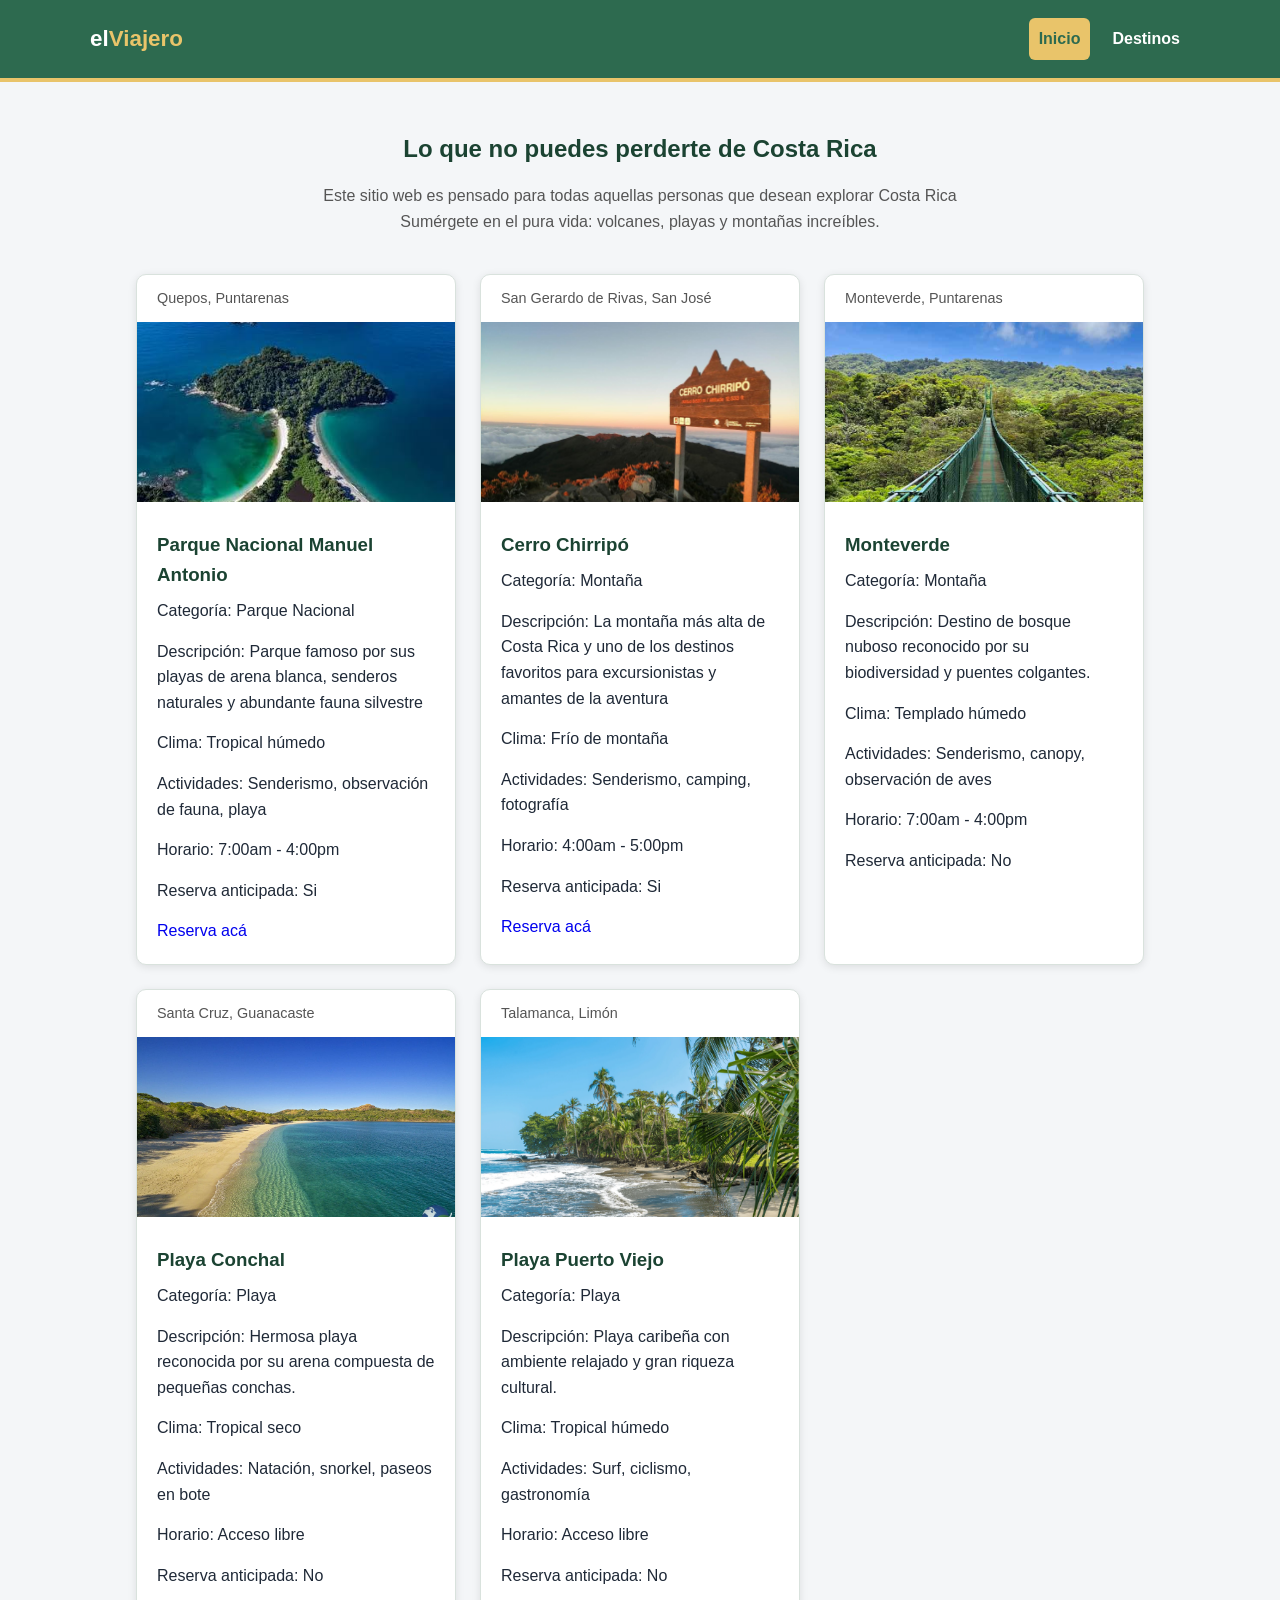
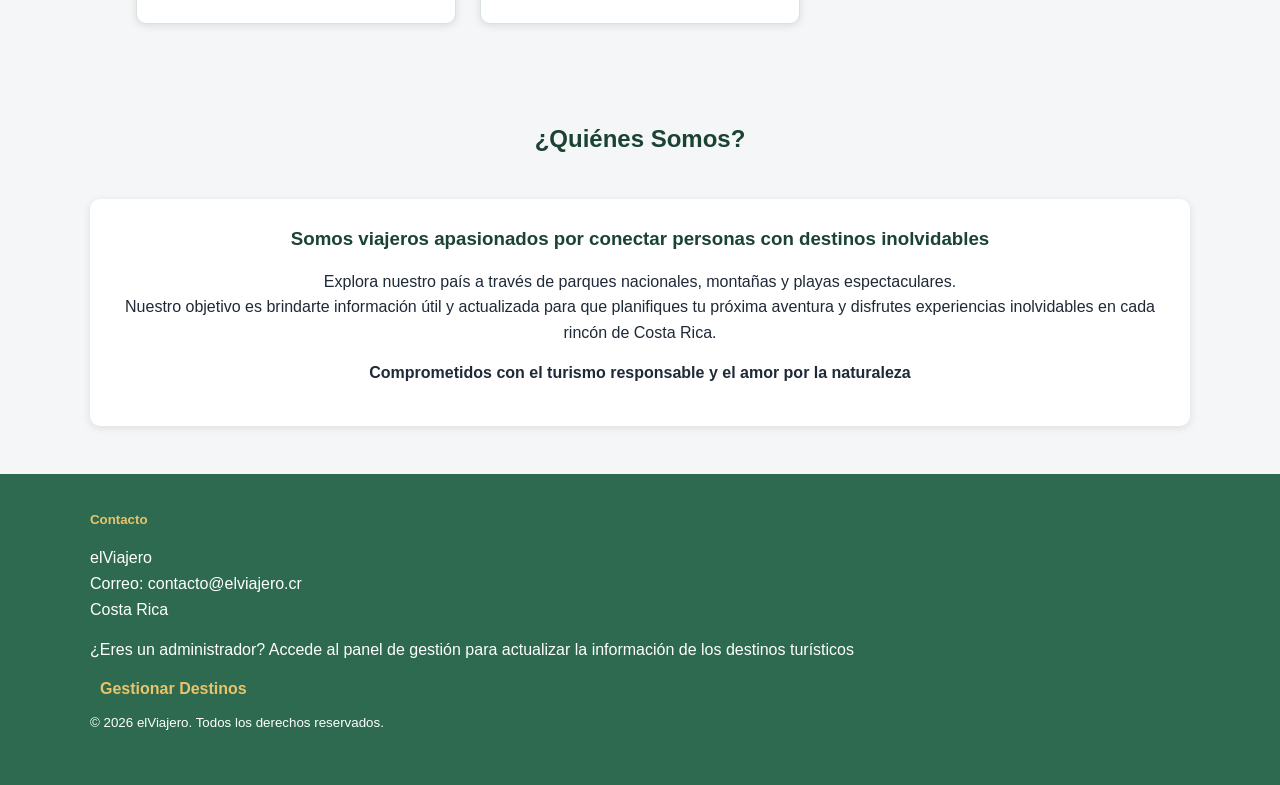
==== commit 777621ae: "refactor: texto vista principal" ====
--- a/index.html
+++ b/index.html
@@ -35,7 +35,9 @@
                 <div class="section-heading">
                     <h1 id="section-title">Lo que no puedes perderte de Costa Rica</h1>
                     <p>
+                        Este sitio web es pensado para todas aquellas personas que desean explorar Costa Rica<br>
                         Sumérgete en el pura vida: volcanes, playas y montañas increíbles.
+                        
                     </p>
                 </div>
 
@@ -55,8 +57,8 @@
                 <div class="about-card">
                     <h3>Somos viajeros apasionados por conectar personas con destinos inolvidables</h3>
                     <p>
-                        Explora la riqueza natural de nuestro país a través de parques nacionales, montañas
-                        y playas espectaculares. Nuestro objetivo es brindarte información útil y actualizada
+                        Explora nuestro país a través de parques nacionales, montañas
+                        y playas espectaculares.<br> Nuestro objetivo es brindarte información útil y actualizada
                         para que planifiques tu próxima aventura y disfrutes experiencias inolvidables en cada
                         rincón de Costa Rica.
                     </p>
--- a/css/style.css
+++ b/css/style.css
@@ -1,9 +1,4 @@
-﻿/* =========================
-1. CSS BASE
-Reglas generales del sitio
-========================= */
-
-/* Elimina márgenes y espacios automáticos del navegador */
+﻿/* Elimina márgenes y espacios automáticos del navegador */
 * {
     margin: 0;
     padding: 0;
@@ -296,7 +291,7 @@
     align-items: center;
     flex-wrap: wrap;
     gap: 12px;
-    margin-bottom: 30px;
+    margin-bottom: 16px;
 }
 
 .admin-controls input,
@@ -322,10 +317,47 @@
     border-color: #2d6a4f;
 }
 
+/* Botón para restablecer datos originales en administración */
+.admin-acciones-globales {
+    text-align: center;
+    margin-bottom: 30px;
+}
+
+.btn-restablecer {
+    display: inline-block;
+    padding: 10px 18px;
+    background-color: #e9c46a;
+    color: #1b4332;
+    border: none;
+    border-radius: 6px;
+    font-size: 0.95rem;
+    font-weight: bold;
+    font-family: inherit;
+    cursor: pointer;
+    transition: background-color 0.3s ease, color 0.3s ease;
+}
+
+.btn-restablecer:hover {
+    background-color: #2d6a4f;
+    color: white;
+}
+
+/* Acciones de la tarjeta en administración */
+.event-card__acciones {
+    display: flex;
+    gap: 10px;
+    margin-top: 12px;
+}
+
+.event-card__acciones button {
+    flex: 1;
+    margin-top: 0;
+    text-align: center;
+}
+
 /* Botón editar de cada tarjeta */
 .btn-editar {
     display: inline-block;
-    margin-top: 10px;
     padding: 8px 16px;
     background-color: #2d6a4f;
     color: white;
@@ -343,6 +375,102 @@
     background-color: #e9c46a;
     color: #2d6a4f;
 }
+
+/* Botón eliminar de cada tarjeta */
+.btn-eliminar {
+    display: inline-block;
+    padding: 8px 16px;
+    background-color: #d62828;
+    color: white;
+    font-weight: bold;
+    font-size: 0.95rem;
+    border: none;
+    border-radius: 6px;
+    cursor: pointer;
+
+    /* Cambio suave de color al pasar el mouse */
+    transition: background-color 0.3s ease;
+}
+
+.btn-eliminar:hover {
+    background-color: #9b1d20;
+}
+
+/* =========================
+MODAL DE CONFIRMACIÓN
+========================= */
+
+.modal-overlay {
+    position: fixed;
+    top: 0;
+    left: 0;
+    width: 100%;
+    height: 100%;
+    background-color: rgba(0, 0, 0, 0.6);
+    display: flex;
+    justify-content: center;
+    align-items: center;
+    padding: 20px;
+    z-index: 1000;
+}
+
+.modal-caja {
+    background-color: white;
+    width: 100%;
+    max-width: 400px;
+    border-radius: 10px;
+    padding: 24px;
+    box-shadow: 0 4px 15px rgba(0, 0, 0, 0.2);
+    text-align: center;
+    border-top: 4px solid #d62828;
+}
+
+.modal-caja h3 {
+    color: #1b4332;
+    margin-bottom: 12px;
+}
+
+.modal-caja p {
+    color: #555;
+    margin-bottom: 20px;
+    font-size: 0.95rem;
+}
+
+.modal-acciones {
+    display: flex;
+    gap: 10px;
+}
+
+.modal-acciones button {
+    flex: 1;
+    padding: 10px;
+    border-radius: 6px;
+    font-size: 0.95rem;
+    font-weight: bold;
+    cursor: pointer;
+    border: none;
+    font-family: inherit;
+    transition: background-color 0.3s ease;
+}
+
+.modal-btn-cancelar {
+    background-color: #e5e7eb;
+    color: #1f2937;
+}
+
+.modal-btn-cancelar:hover {
+    background-color: #d1d5db;
+}
+
+.modal-btn-confirmar {
+    background-color: #d62828;
+    color: white;
+}
+
+.modal-btn-confirmar:hover {
+    background-color: #9b1d20;
+}
+
 
 /* Tarjeta en modo edición: conserva su lugar y tamaño */
 .event-card--editando {
@@ -484,37 +612,13 @@
 /* =========================
 10. RESPONSIVE
 ========================= */
-
-/*
-Cambios para pantallas pequeñas
-*/
 @media (max-width: 768px) {
-
-    /*
-    Menú vertical
-    */
-    .header-content {
+    .destino-controls {
         flex-direction: column;
-        gap: 10px;
+        align-items: stretch;
     }
 
-    .main-nav ul {
-        flex-wrap: wrap;
-        justify-content: center;
+    .destino-controls input[type="search"] {
+        max-width: none;
     }
-}
-
-/* Ajustes para teléfonos angostos */
-@media (max-width: 420px) {
-    .logo {
-        font-size: 1.15rem;
-    }
-
-    .section-heading h1 {
-        font-size: 1.75rem;
-    }
-
-    .event-card__content {
-        padding: 18px;
-    }
-}
+}
